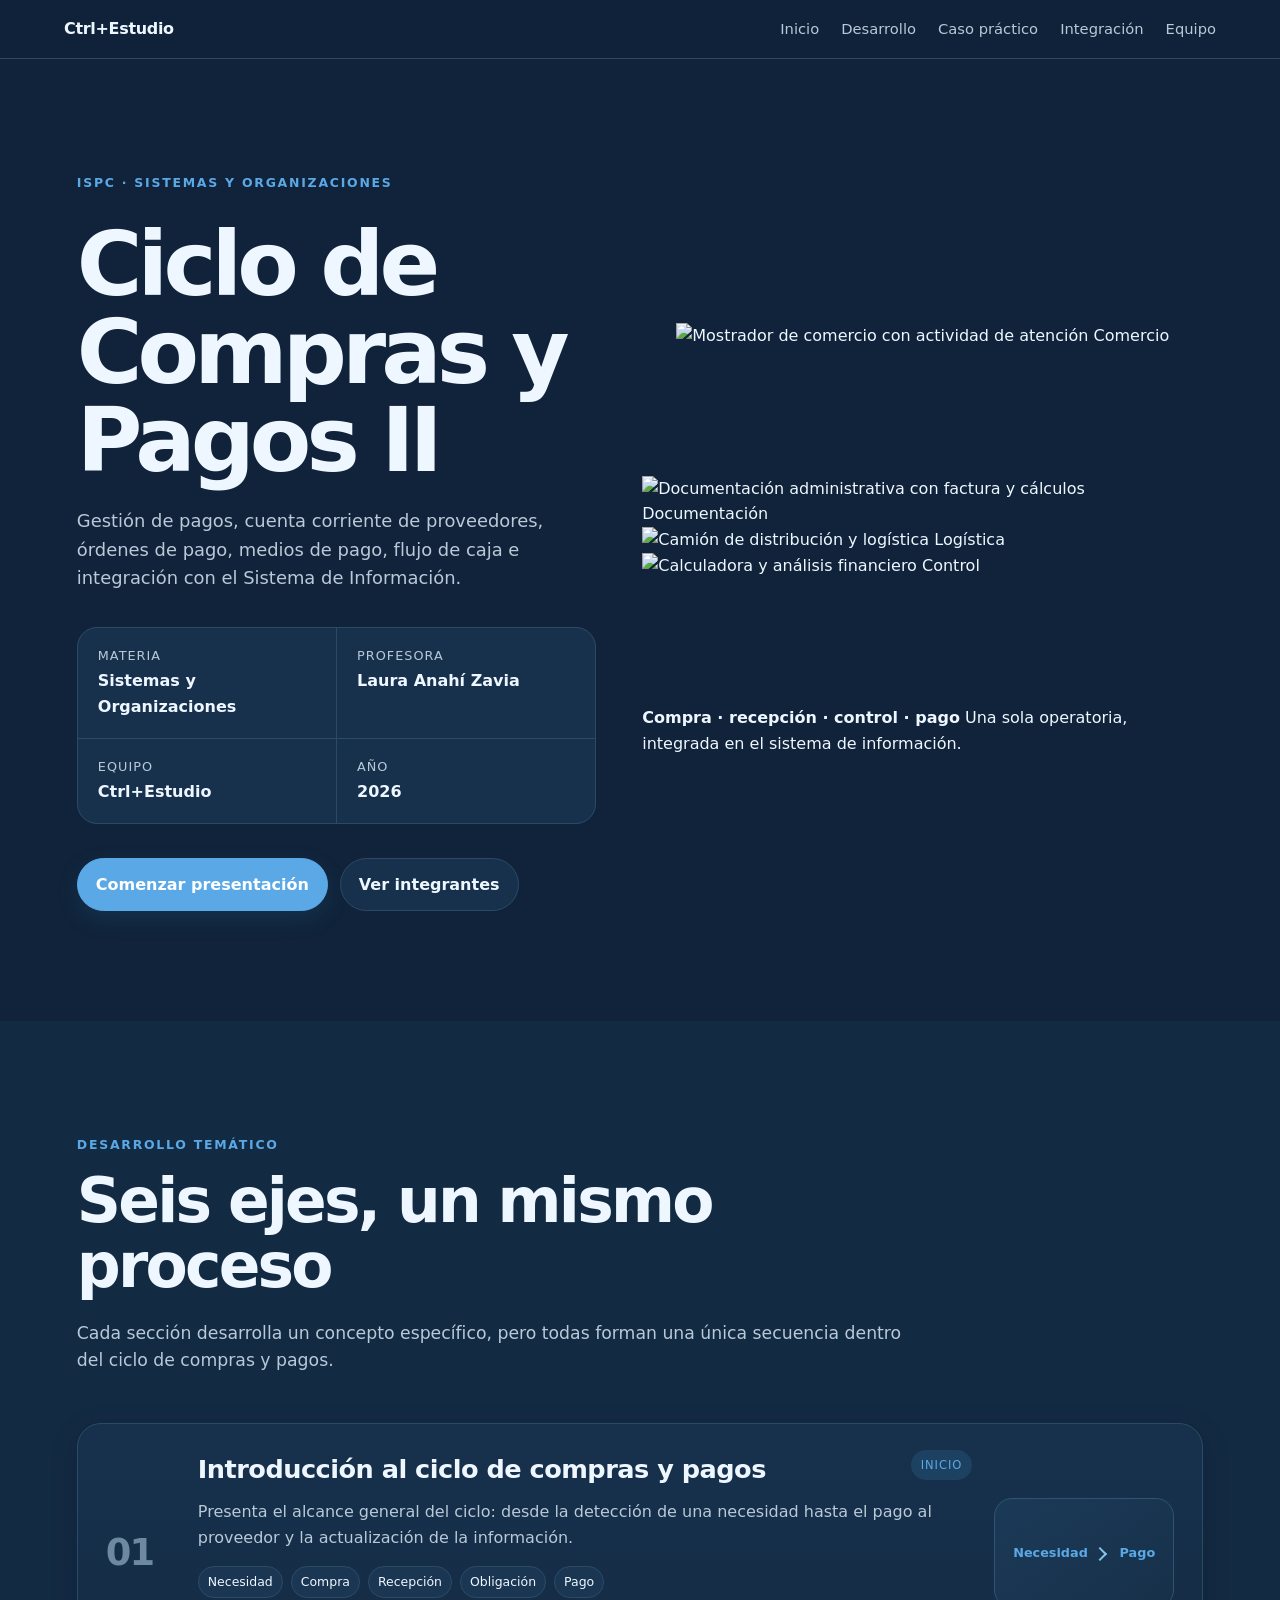
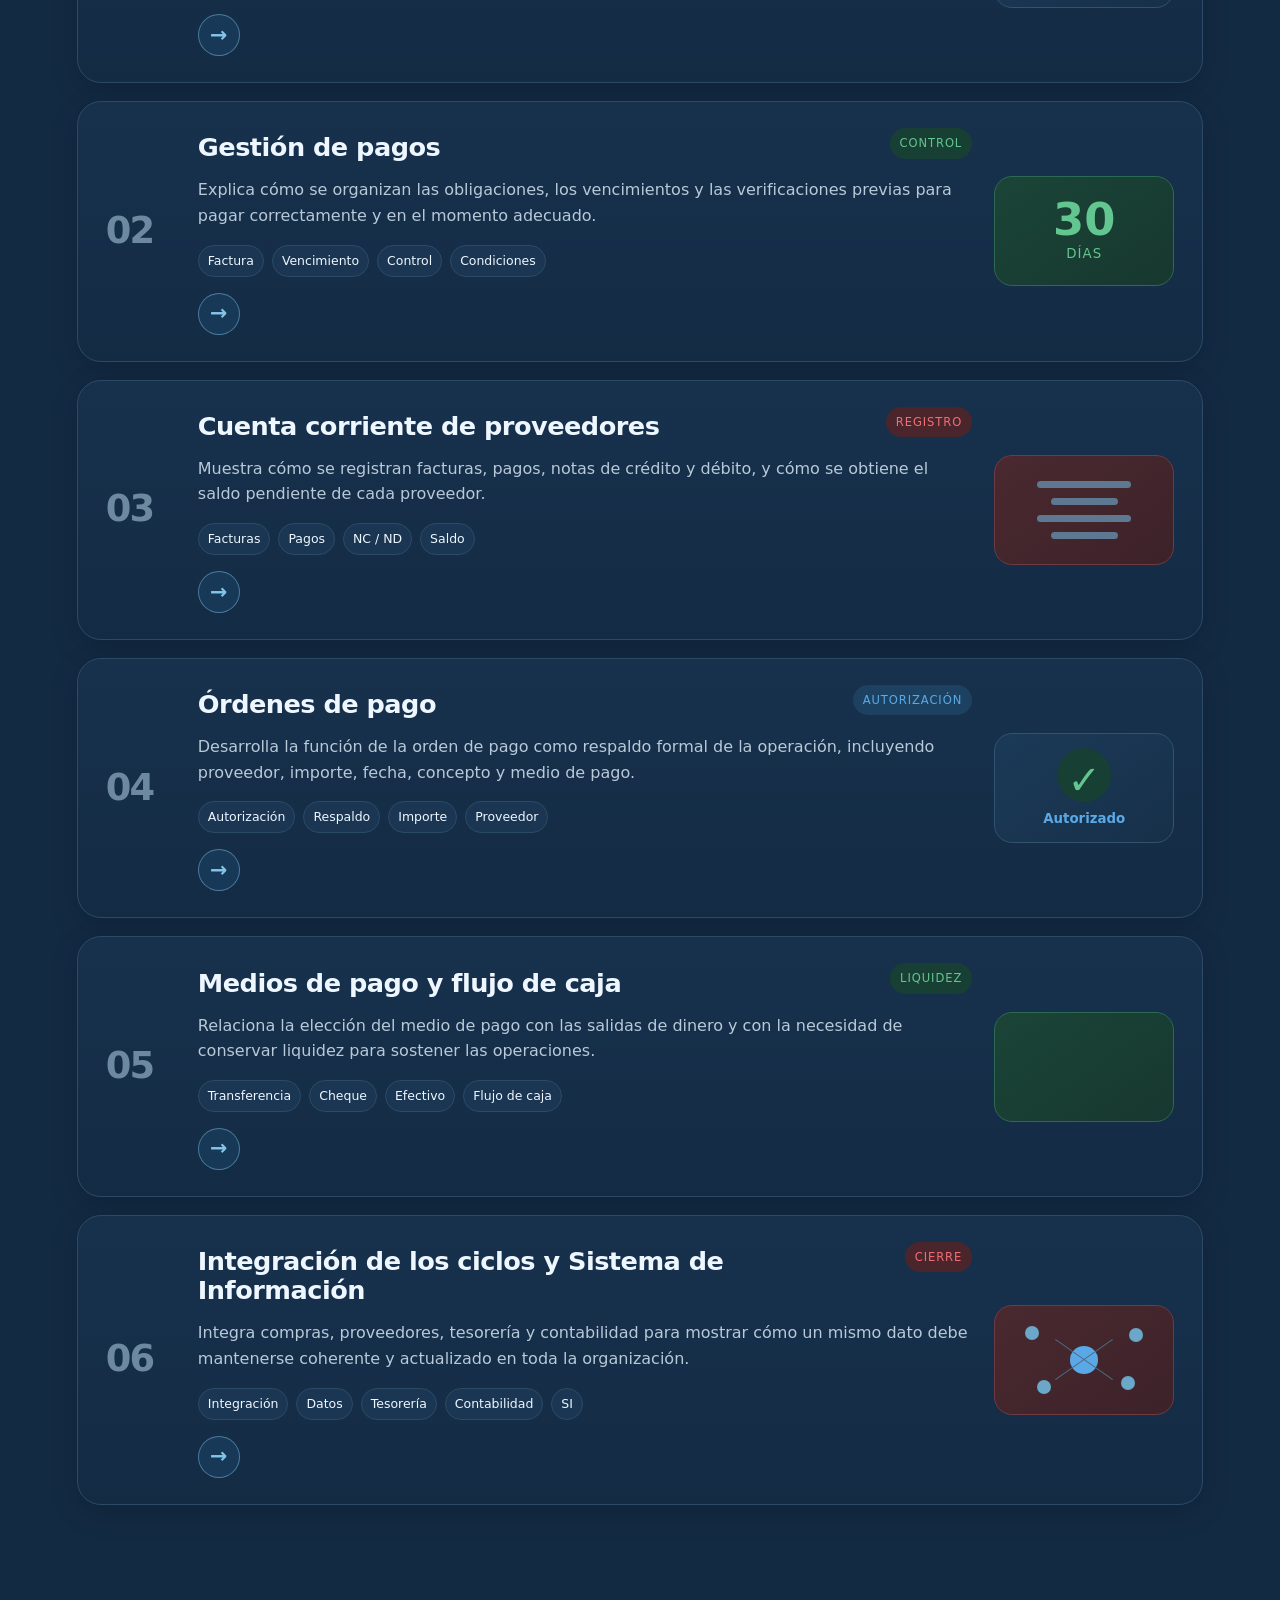
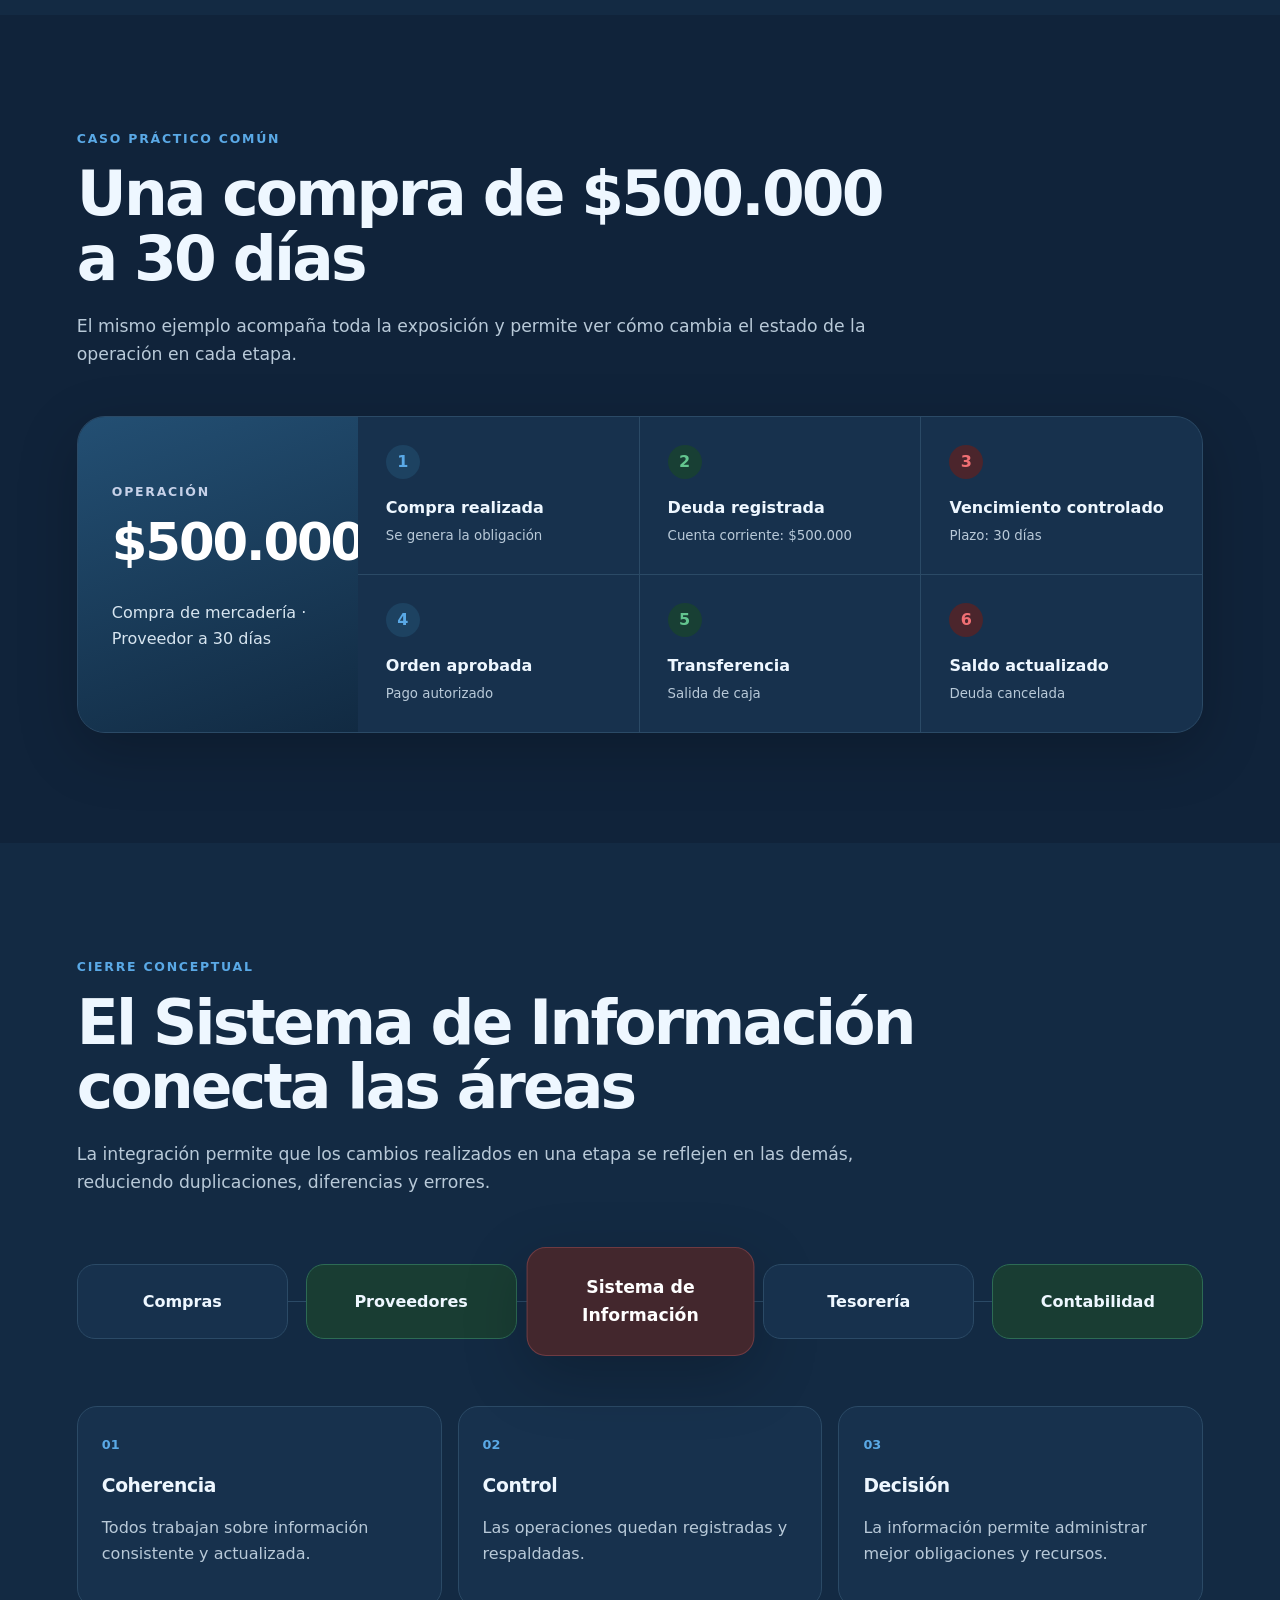
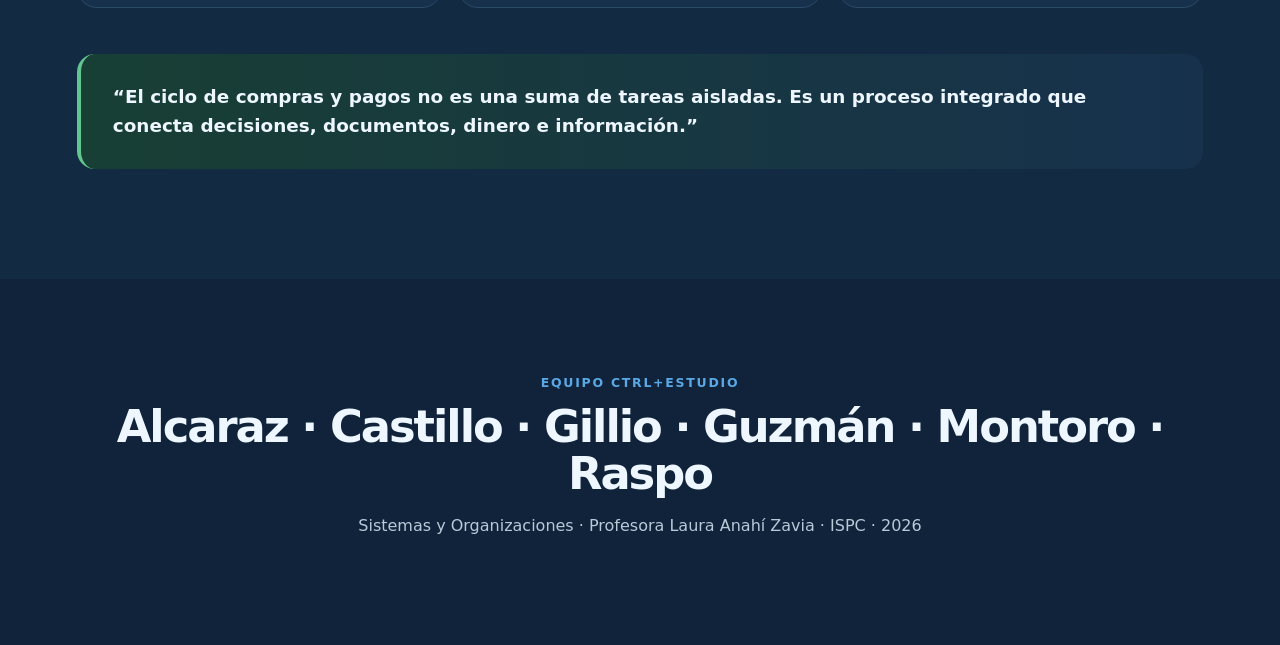
==== index.html @ 4c58f820 "feat: actualizar portada con fotografías reales" ====
<!DOCTYPE html>
<html lang="es">
<head>
  <meta charset="UTF-8" />
  <meta name="viewport" content="width=device-width, initial-scale=1.0" />
  <title>Ciclo de Compras y Pagos II | Ctrl+Estudio</title>
  <meta name="description" content="Presentación académica del equipo Ctrl+Estudio para Sistemas y Organizaciones." />
  <link rel="stylesheet" href="styles.css" />
</head>
<body>
  <div class="progress" id="progress"></div>

  <header class="topbar">
    <a class="brand" href="#inicio" aria-label="Ir al inicio">Ctrl+Estudio</a>
    <nav class="nav" aria-label="Navegación principal">
      <a href="#inicio">Inicio</a>
      <a href="#integrantes">Desarrollo</a>
      <a href="#caso">Caso práctico</a>
      <a href="#integracion">Integración</a>
      <a href="#equipo">Equipo</a>
    </nav>
  </header>

  <main>
    <section class="hero section" id="inicio">
      <div class="hero-copy reveal">
        <span class="eyebrow">ISPC · Sistemas y Organizaciones</span>
        <h1>Ciclo de Compras y Pagos II</h1>
        <p class="lead">Gestión de pagos, cuenta corriente de proveedores, órdenes de pago, medios de pago, flujo de caja e integración con el Sistema de Información.</p>

        <div class="academic-card">
          <div><span>Materia</span><strong>Sistemas y Organizaciones</strong></div>
          <div><span>Profesora</span><strong>Laura Anahí Zavia</strong></div>
          <div><span>Equipo</span><strong>Ctrl+Estudio</strong></div>
          <div><span>Año</span><strong>2026</strong></div>
        </div>

        <div class="hero-actions">
          <a class="btn primary" href="#integrantes">Comenzar presentación</a>
          <a class="btn ghost" href="#equipo">Ver integrantes</a>
        </div>
      </div>

      <div class="hero-visual photo-collage reveal" aria-hidden="true">
        <div class="photo-tile photo-main">
          <img src="https://images.unsplash.com/photo-1556742502-ec7c0e9f34b1?auto=format&fit=crop&w=1200&q=80" alt="Mostrador de comercio con actividad de atención" loading="eager" />
          <span class="photo-label">Comercio</span>
        </div>
        <div class="photo-stack">
          <div class="photo-tile photo-small">
            <img src="https://images.unsplash.com/photo-1554224155-6726b3ff858f?auto=format&fit=crop&w=1200&q=80" alt="Documentación administrativa con factura y cálculos" loading="lazy" />
            <span class="photo-label">Documentación</span>
          </div>
          <div class="photo-row">
            <div class="photo-tile photo-mini">
              <img src="https://images.unsplash.com/photo-1578575437130-527eed3abbec?auto=format&fit=crop&w=1200&q=80" alt="Camión de distribución y logística" loading="lazy" />
              <span class="photo-label">Logística</span>
            </div>
            <div class="photo-tile photo-mini">
              <img src="https://images.unsplash.com/photo-1554224154-22dec7ec8818?auto=format&fit=crop&w=1200&q=80" alt="Calculadora y análisis financiero" loading="lazy" />
              <span class="photo-label">Control</span>
            </div>
          </div>
        </div>
        <div class="collage-caption">
          <strong>Compra · recepción · control · pago</strong>
          <span>Una sola operatoria, integrada en el sistema de información.</span>
        </div>
      </div>
    </section>

    <section class="section muted" id="integrantes">
      <div class="section-heading reveal">
        <span class="eyebrow">Desarrollo temático</span>
        <h2>Seis ejes, un mismo proceso</h2>
        <p>Cada sección desarrolla un concepto específico, pero todas forman una única secuencia dentro del ciclo de compras y pagos.</p>
      </div>

      <div class="speaker-list">
        <article class="speaker reveal" id="montoro">
          <div class="speaker-no">01</div>
          <div class="speaker-main">
            <div class="speaker-title"><div><h3>Introducción al ciclo de compras y pagos</h3></div><span class="tag">Inicio</span></div>
            <p>Presenta el alcance general del ciclo: desde la detección de una necesidad hasta el pago al proveedor y la actualización de la información.</p>
            <div class="concepts"><span>Necesidad</span><span>Compra</span><span>Recepción</span><span>Obligación</span><span>Pago</span></div>
            <a class="detail-link arrow-only" href="detalle-introduccion.html" aria-label="Abrir detalle de introducción">→</a>
          </div>
          <div class="speaker-visual visual-chain" aria-hidden="true"><b>Necesidad</b><i></i><b>Pago</b></div>
        </article>

        <article class="speaker reveal" id="raspo">
          <div class="speaker-no">02</div>
          <div class="speaker-main">
            <div class="speaker-title"><div><h3>Gestión de pagos</h3></div><span class="tag">Control</span></div>
            <p>Explica cómo se organizan las obligaciones, los vencimientos y las verificaciones previas para pagar correctamente y en el momento adecuado.</p>
            <div class="concepts"><span>Factura</span><span>Vencimiento</span><span>Control</span><span>Condiciones</span></div>
            <a class="detail-link arrow-only" href="detalle-pagos.html" aria-label="Abrir detalle de gestión de pagos">→</a>
          </div>
          <div class="speaker-visual mini-calendar" aria-hidden="true"><span>30</span><small>días</small></div>
        </article>

        <article class="speaker reveal" id="castillo">
          <div class="speaker-no">03</div>
          <div class="speaker-main">
            <div class="speaker-title"><div><h3>Cuenta corriente de proveedores</h3></div><span class="tag">Registro</span></div>
            <p>Muestra cómo se registran facturas, pagos, notas de crédito y débito, y cómo se obtiene el saldo pendiente de cada proveedor.</p>
            <div class="concepts"><span>Facturas</span><span>Pagos</span><span>NC / ND</span><span>Saldo</span></div>
            <a class="detail-link arrow-only" href="detalle-cuenta.html" aria-label="Abrir detalle de cuenta corriente">→</a>
          </div>
          <div class="speaker-visual ledger" aria-hidden="true"><span></span><span></span><span></span><span></span></div>
        </article>

        <article class="speaker reveal" id="alcaraz">
          <div class="speaker-no">04</div>
          <div class="speaker-main">
            <div class="speaker-title"><div><h3>Órdenes de pago</h3></div><span class="tag">Autorización</span></div>
            <p>Desarrolla la función de la orden de pago como respaldo formal de la operación, incluyendo proveedor, importe, fecha, concepto y medio de pago.</p>
            <div class="concepts"><span>Autorización</span><span>Respaldo</span><span>Importe</span><span>Proveedor</span></div>
            <a class="detail-link arrow-only" href="detalle-orden.html" aria-label="Abrir detalle de órdenes de pago">→</a>
          </div>
          <div class="speaker-visual approval" aria-hidden="true"><span>✓</span><small>Autorizado</small></div>
        </article>

        <article class="speaker reveal" id="gillio">
          <div class="speaker-no">05</div>
          <div class="speaker-main">
            <div class="speaker-title"><div><h3>Medios de pago y flujo de caja</h3></div><span class="tag">Liquidez</span></div>
            <p>Relaciona la elección del medio de pago con las salidas de dinero y con la necesidad de conservar liquidez para sostener las operaciones.</p>
            <div class="concepts"><span>Transferencia</span><span>Cheque</span><span>Efectivo</span><span>Flujo de caja</span></div>
            <a class="detail-link arrow-only" href="detalle-medios.html" aria-label="Abrir detalle de medios de pago y flujo de caja">→</a>
          </div>
          <div class="speaker-visual cashflow" aria-hidden="true"><i></i><i></i><i></i><i></i><i></i></div>
        </article>

        <article class="speaker reveal" id="guzman">
          <div class="speaker-no">06</div>
          <div class="speaker-main">
            <div class="speaker-title"><div><h3>Integración de los ciclos y Sistema de Información</h3></div><span class="tag">Cierre</span></div>
            <p>Integra compras, proveedores, tesorería y contabilidad para mostrar cómo un mismo dato debe mantenerse coherente y actualizado en toda la organización.</p>
            <div class="concepts"><span>Integración</span><span>Datos</span><span>Tesorería</span><span>Contabilidad</span><span>SI</span></div>
            <a class="detail-link arrow-only" href="detalle-integracion.html" aria-label="Abrir detalle de integración del sistema de información">→</a>
          </div>
          <div class="speaker-visual network" aria-hidden="true"><span></span><span></span><span></span><span></span><b></b></div>
        </article>
      </div>
    </section>

    <section class="section" id="caso">
      <div class="section-heading reveal">
        <span class="eyebrow">Caso práctico común</span>
        <h2>Una compra de $500.000 a 30 días</h2>
        <p>El mismo ejemplo acompaña toda la exposición y permite ver cómo cambia el estado de la operación en cada etapa.</p>
      </div>

      <div class="case-card reveal">
        <div class="case-summary">
          <span class="eyebrow">Operación</span>
          <strong>$500.000</strong>
          <p>Compra de mercadería · Proveedor a 30 días</p>
        </div>
        <div class="case-timeline">
          <div><span>1</span><b>Compra realizada</b><small>Se genera la obligación</small></div>
          <div><span>2</span><b>Deuda registrada</b><small>Cuenta corriente: $500.000</small></div>
          <div><span>3</span><b>Vencimiento controlado</b><small>Plazo: 30 días</small></div>
          <div><span>4</span><b>Orden aprobada</b><small>Pago autorizado</small></div>
          <div><span>5</span><b>Transferencia</b><small>Salida de caja</small></div>
          <div><span>6</span><b>Saldo actualizado</b><small>Deuda cancelada</small></div>
        </div>
      </div>
    </section>

    <section class="section muted" id="integracion">
      <div class="section-heading reveal">
        <span class="eyebrow">Cierre conceptual</span>
        <h2>El Sistema de Información conecta las áreas</h2>
        <p>La integración permite que los cambios realizados en una etapa se reflejen en las demás, reduciendo duplicaciones, diferencias y errores.</p>
      </div>

      <div class="integration reveal">
        <div class="node">Compras</div>
        <div class="node">Proveedores</div>
        <div class="node core">Sistema de<br>Información</div>
        <div class="node">Tesorería</div>
        <div class="node">Contabilidad</div>
      </div>

      <div class="closing-grid reveal">
        <article><span>01</span><h3>Coherencia</h3><p>Todos trabajan sobre información consistente y actualizada.</p></article>
        <article><span>02</span><h3>Control</h3><p>Las operaciones quedan registradas y respaldadas.</p></article>
        <article><span>03</span><h3>Decisión</h3><p>La información permite administrar mejor obligaciones y recursos.</p></article>
      </div>

      <blockquote class="closing-quote reveal">“El ciclo de compras y pagos no es una suma de tareas aisladas. Es un proceso integrado que conecta decisiones, documentos, dinero e información.”</blockquote>
    </section>

    <section class="team-footer section" id="equipo">
      <span class="eyebrow">Equipo Ctrl+Estudio</span>
      <h2>Alcaraz · Castillo · Gillio · Guzmán · Montoro · Raspo</h2>
      <p>Sistemas y Organizaciones · Profesora Laura Anahí Zavia · ISPC · 2026</p>
    </section>
  </main>

  <button class="to-top" id="toTop" aria-label="Volver arriba">↑</button>
  <script src="script.js"></script>
</body>
</html>
---- styles.css ----
@import url('base.css');
@import url('theme.css');
@import url('detail.css');
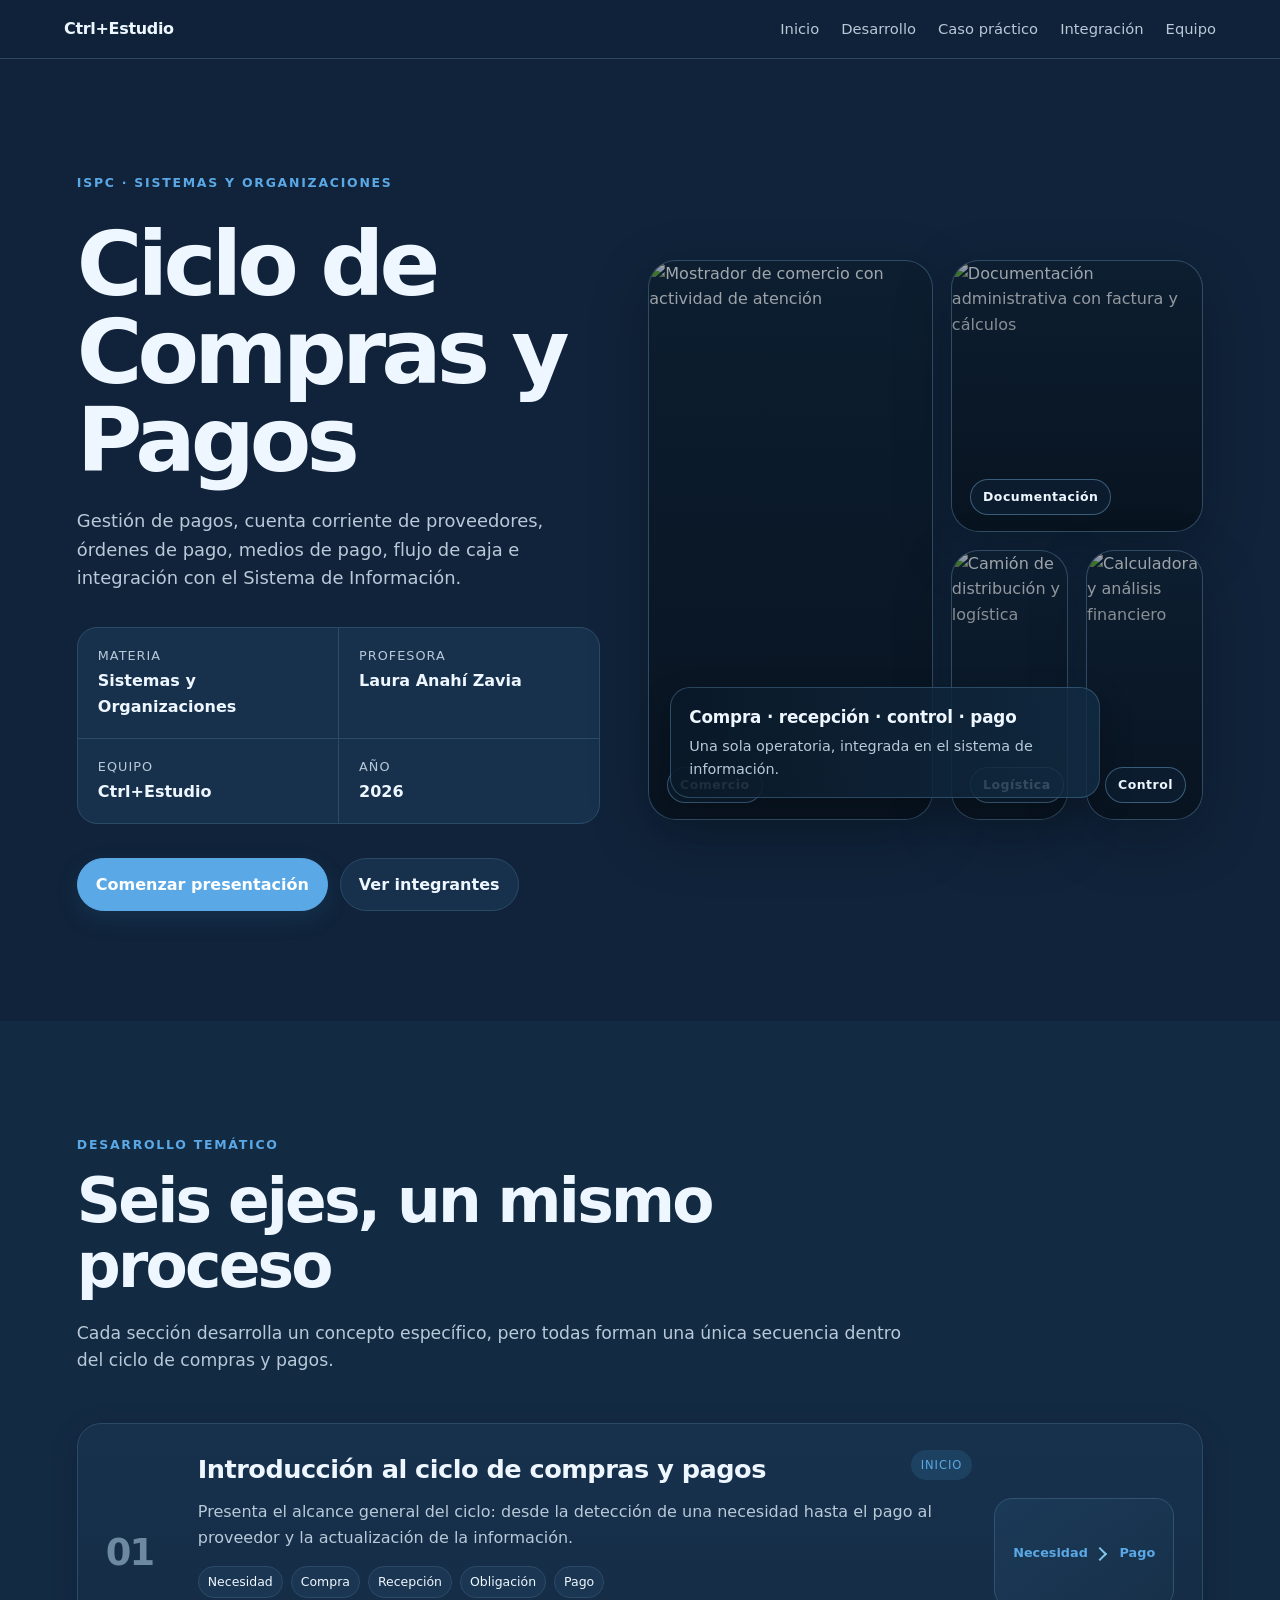
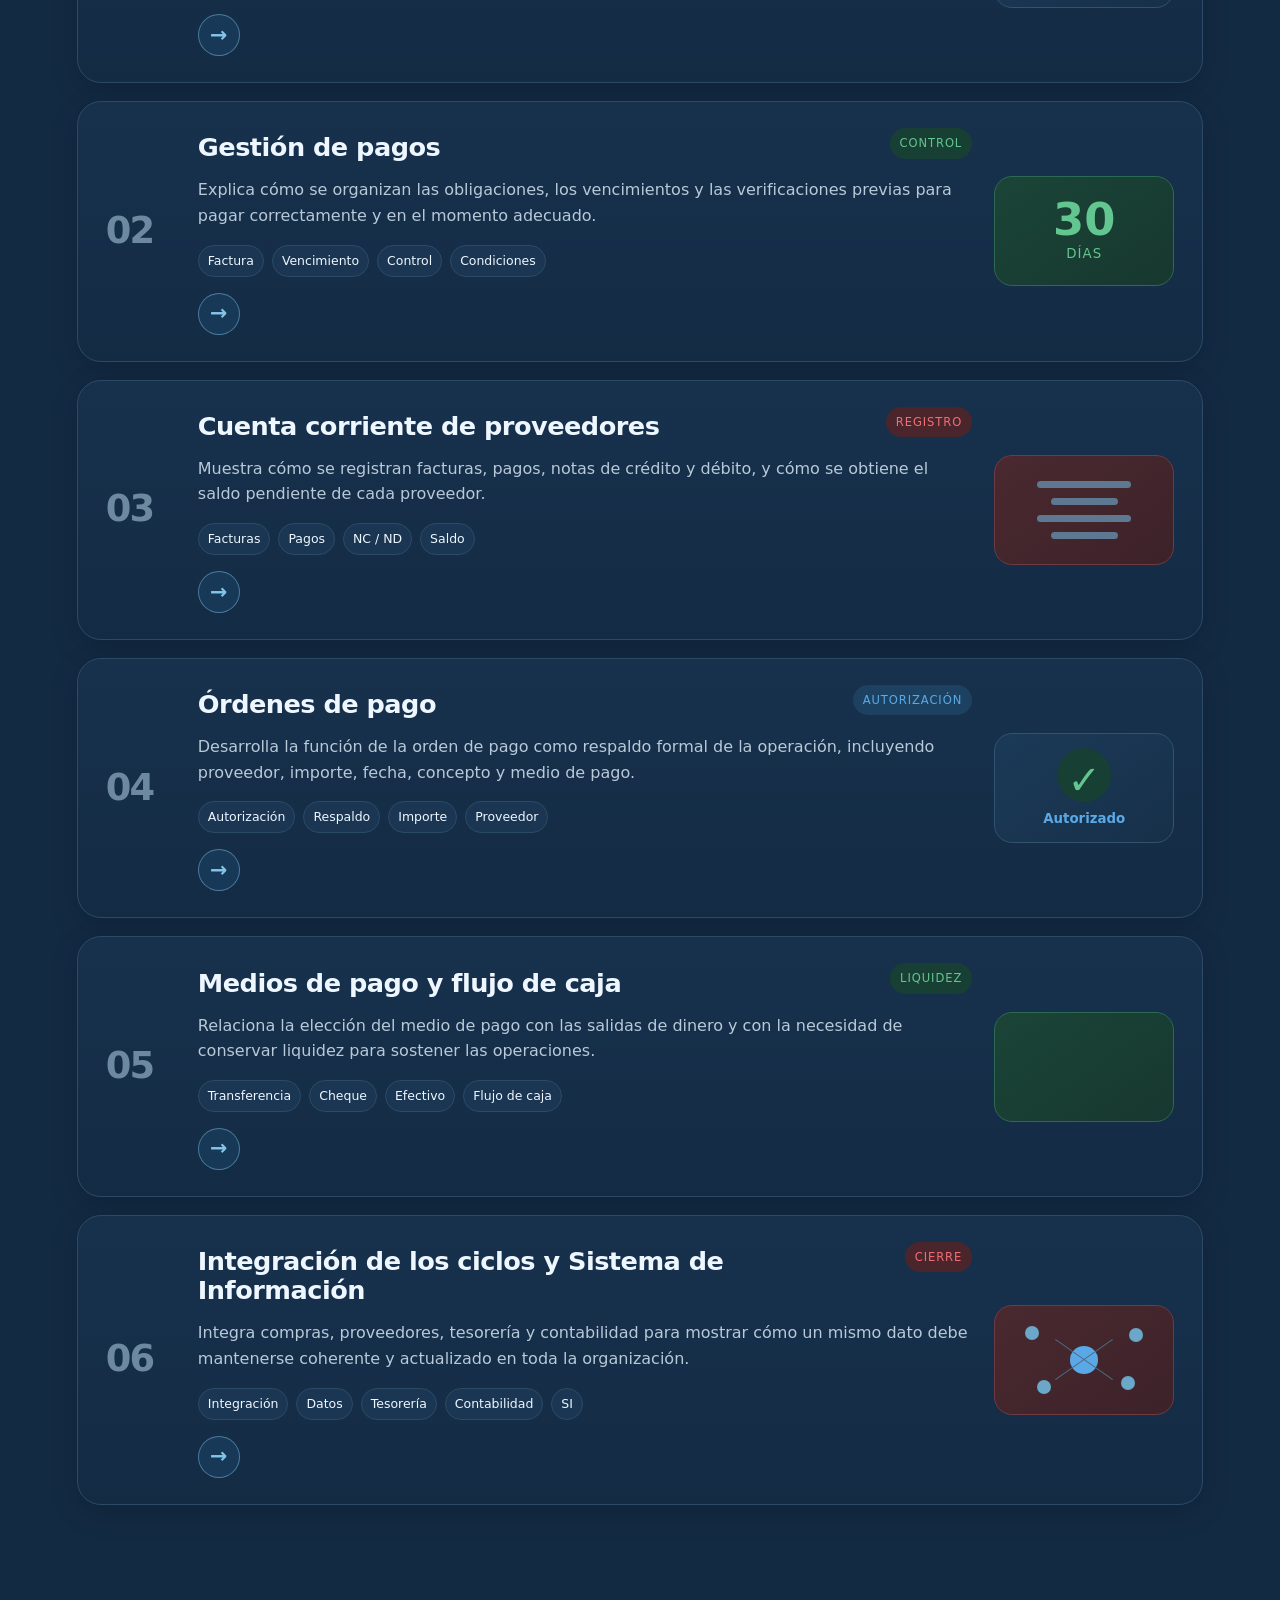
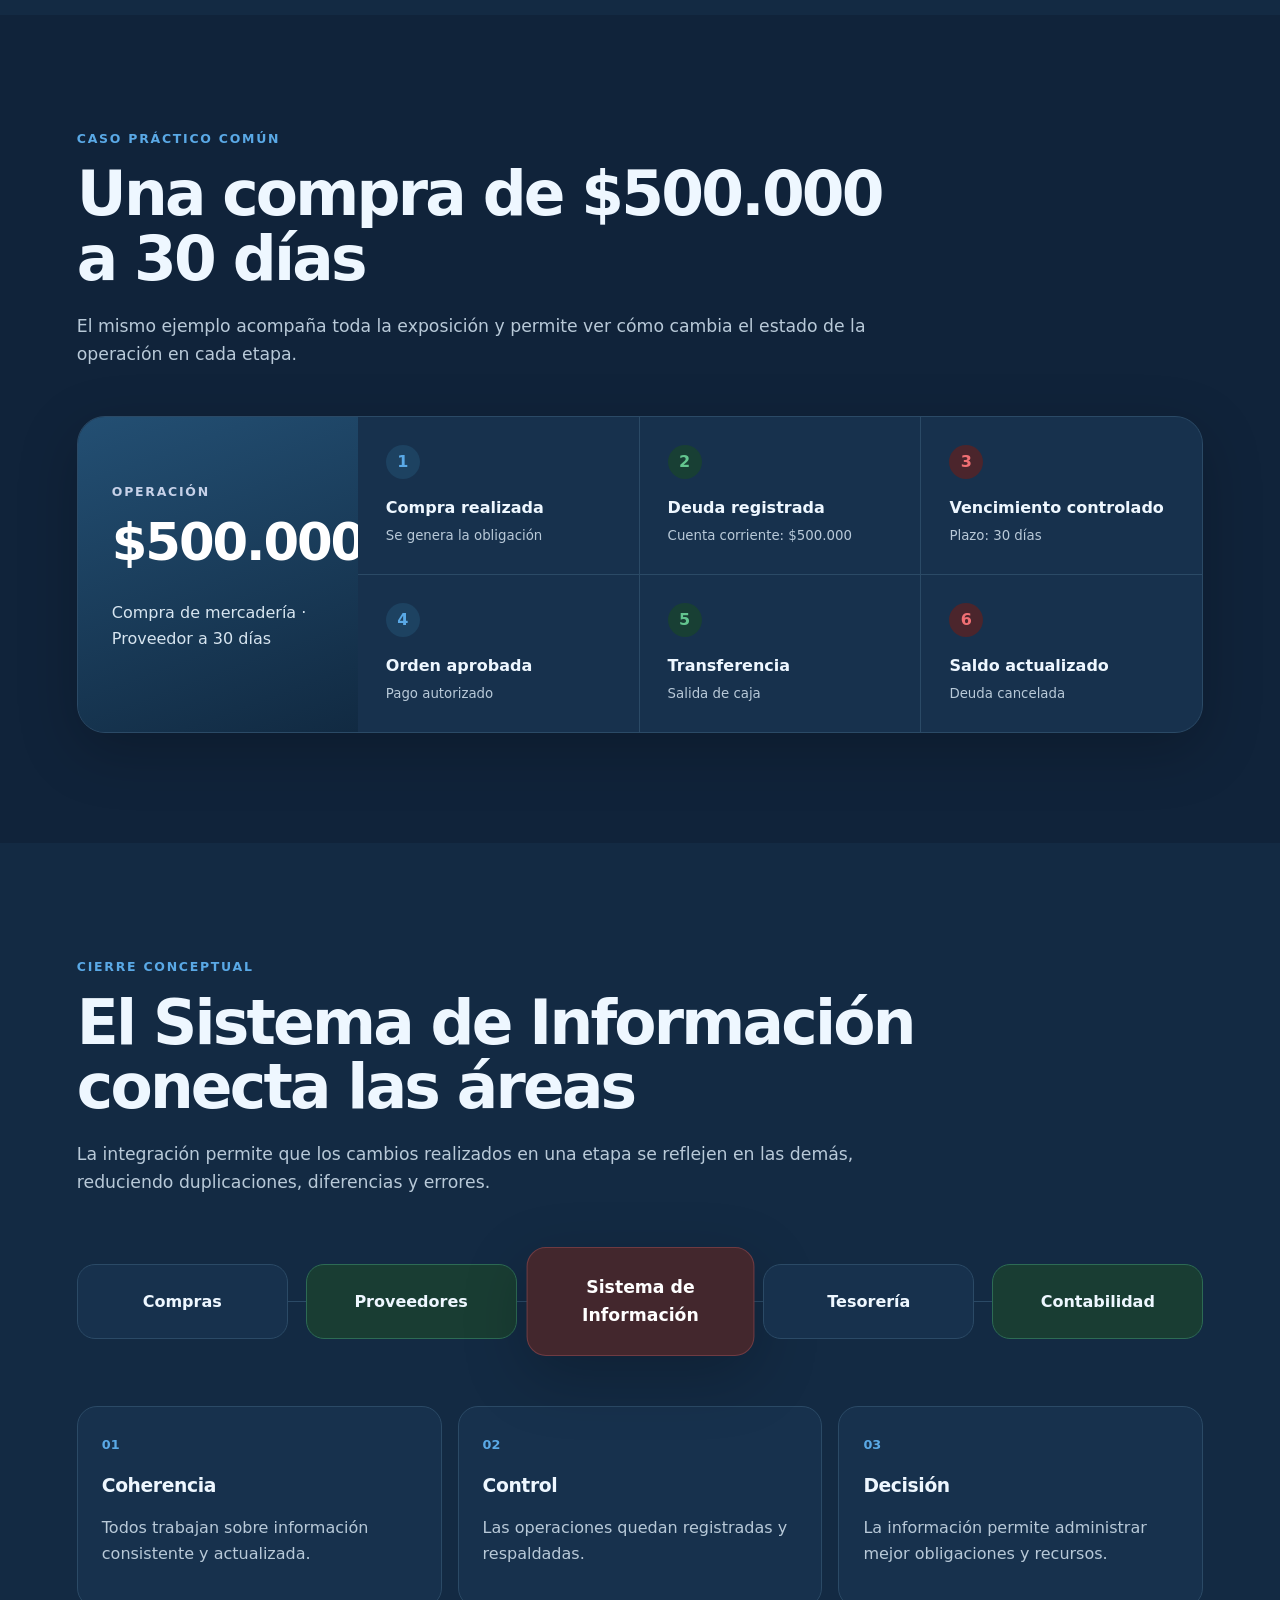
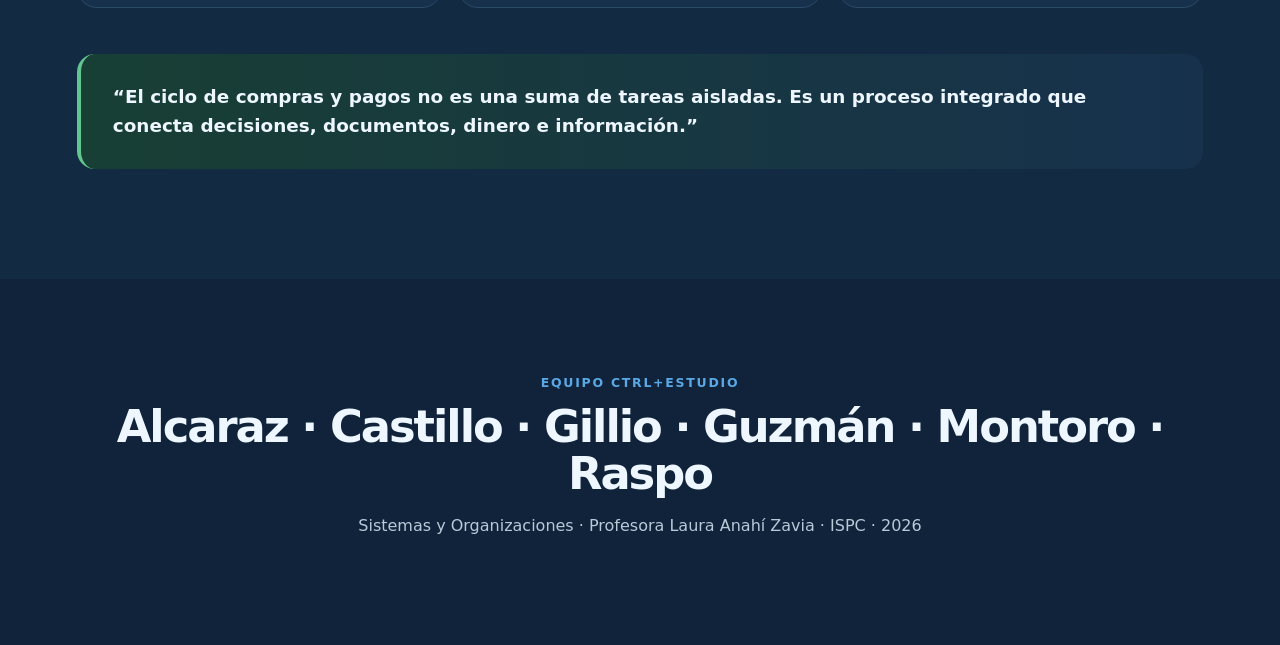
==== commit 67a5602e: "fix: ajustar título y composición de portada" ====
--- a/index.html
+++ b/index.html
@@ -3,7 +3,7 @@
 <head>
   <meta charset="UTF-8" />
   <meta name="viewport" content="width=device-width, initial-scale=1.0" />
-  <title>Ciclo de Compras y Pagos II | Ctrl+Estudio</title>
+  <title>Ciclo de Compras y Pagos | Ctrl+Estudio</title>
   <meta name="description" content="Presentación académica del equipo Ctrl+Estudio para Sistemas y Organizaciones." />
   <link rel="stylesheet" href="styles.css" />
 </head>
@@ -25,7 +25,7 @@
     <section class="hero section" id="inicio">
       <div class="hero-copy reveal">
         <span class="eyebrow">ISPC · Sistemas y Organizaciones</span>
-        <h1>Ciclo de Compras y Pagos II</h1>
+        <h1>Ciclo de Compras y Pagos</h1>
         <p class="lead">Gestión de pagos, cuenta corriente de proveedores, órdenes de pago, medios de pago, flujo de caja e integración con el Sistema de Información.</p>
 
         <div class="academic-card">
@@ -82,8 +82,7 @@
           <div class="speaker-main">
             <div class="speaker-title"><div><h3>Introducción al ciclo de compras y pagos</h3></div><span class="tag">Inicio</span></div>
             <p>Presenta el alcance general del ciclo: desde la detección de una necesidad hasta el pago al proveedor y la actualización de la información.</p>
-            <div class="concepts"><span>Necesidad</span><span>Compra</span><span>Recepción</span><span>Obligación</span><span>Pago</span></div>
-            <a class="detail-link arrow-only" href="detalle-introduccion.html" aria-label="Abrir detalle de introducción">→</a>
+            <div class="concepts"><span>Necesidad</span><span>Compra</span><span>Recepción</span><span>Obligación</span><span>Pago</span></div><a class="detail-link arrow-only" href="detalle-introduccion.html" aria-label="Abrir apoyo visual de Introducción">→</a>
           </div>
           <div class="speaker-visual visual-chain" aria-hidden="true"><b>Necesidad</b><i></i><b>Pago</b></div>
         </article>
@@ -93,8 +92,7 @@
           <div class="speaker-main">
             <div class="speaker-title"><div><h3>Gestión de pagos</h3></div><span class="tag">Control</span></div>
             <p>Explica cómo se organizan las obligaciones, los vencimientos y las verificaciones previas para pagar correctamente y en el momento adecuado.</p>
-            <div class="concepts"><span>Factura</span><span>Vencimiento</span><span>Control</span><span>Condiciones</span></div>
-            <a class="detail-link arrow-only" href="detalle-pagos.html" aria-label="Abrir detalle de gestión de pagos">→</a>
+            <div class="concepts"><span>Factura</span><span>Vencimiento</span><span>Control</span><span>Condiciones</span></div><a class="detail-link arrow-only" href="detalle-pagos.html" aria-label="Abrir apoyo visual de Gestión de pagos">→</a>
           </div>
           <div class="speaker-visual mini-calendar" aria-hidden="true"><span>30</span><small>días</small></div>
         </article>
@@ -104,8 +102,7 @@
           <div class="speaker-main">
             <div class="speaker-title"><div><h3>Cuenta corriente de proveedores</h3></div><span class="tag">Registro</span></div>
             <p>Muestra cómo se registran facturas, pagos, notas de crédito y débito, y cómo se obtiene el saldo pendiente de cada proveedor.</p>
-            <div class="concepts"><span>Facturas</span><span>Pagos</span><span>NC / ND</span><span>Saldo</span></div>
-            <a class="detail-link arrow-only" href="detalle-cuenta.html" aria-label="Abrir detalle de cuenta corriente">→</a>
+            <div class="concepts"><span>Facturas</span><span>Pagos</span><span>NC / ND</span><span>Saldo</span></div><a class="detail-link arrow-only" href="detalle-cuenta.html" aria-label="Abrir apoyo visual de Cuenta corriente">→</a>
           </div>
           <div class="speaker-visual ledger" aria-hidden="true"><span></span><span></span><span></span><span></span></div>
         </article>
@@ -115,8 +112,7 @@
           <div class="speaker-main">
             <div class="speaker-title"><div><h3>Órdenes de pago</h3></div><span class="tag">Autorización</span></div>
             <p>Desarrolla la función de la orden de pago como respaldo formal de la operación, incluyendo proveedor, importe, fecha, concepto y medio de pago.</p>
-            <div class="concepts"><span>Autorización</span><span>Respaldo</span><span>Importe</span><span>Proveedor</span></div>
-            <a class="detail-link arrow-only" href="detalle-orden.html" aria-label="Abrir detalle de órdenes de pago">→</a>
+            <div class="concepts"><span>Autorización</span><span>Respaldo</span><span>Importe</span><span>Proveedor</span></div><a class="detail-link arrow-only" href="detalle-orden.html" aria-label="Abrir apoyo visual de Órdenes de pago">→</a>
           </div>
           <div class="speaker-visual approval" aria-hidden="true"><span>✓</span><small>Autorizado</small></div>
         </article>
@@ -126,8 +122,7 @@
           <div class="speaker-main">
             <div class="speaker-title"><div><h3>Medios de pago y flujo de caja</h3></div><span class="tag">Liquidez</span></div>
             <p>Relaciona la elección del medio de pago con las salidas de dinero y con la necesidad de conservar liquidez para sostener las operaciones.</p>
-            <div class="concepts"><span>Transferencia</span><span>Cheque</span><span>Efectivo</span><span>Flujo de caja</span></div>
-            <a class="detail-link arrow-only" href="detalle-medios.html" aria-label="Abrir detalle de medios de pago y flujo de caja">→</a>
+            <div class="concepts"><span>Transferencia</span><span>Cheque</span><span>Efectivo</span><span>Flujo de caja</span></div><a class="detail-link arrow-only" href="detalle-medios.html" aria-label="Abrir apoyo visual de Medios de pago y flujo de caja">→</a>
           </div>
           <div class="speaker-visual cashflow" aria-hidden="true"><i></i><i></i><i></i><i></i><i></i></div>
         </article>
@@ -137,8 +132,7 @@
           <div class="speaker-main">
             <div class="speaker-title"><div><h3>Integración de los ciclos y Sistema de Información</h3></div><span class="tag">Cierre</span></div>
             <p>Integra compras, proveedores, tesorería y contabilidad para mostrar cómo un mismo dato debe mantenerse coherente y actualizado en toda la organización.</p>
-            <div class="concepts"><span>Integración</span><span>Datos</span><span>Tesorería</span><span>Contabilidad</span><span>SI</span></div>
-            <a class="detail-link arrow-only" href="detalle-integracion.html" aria-label="Abrir detalle de integración del sistema de información">→</a>
+            <div class="concepts"><span>Integración</span><span>Datos</span><span>Tesorería</span><span>Contabilidad</span><span>SI</span></div><a class="detail-link arrow-only" href="detalle-integracion.html" aria-label="Abrir apoyo visual de Integración">→</a>
           </div>
           <div class="speaker-visual network" aria-hidden="true"><span></span><span></span><span></span><span></span><b></b></div>
         </article>
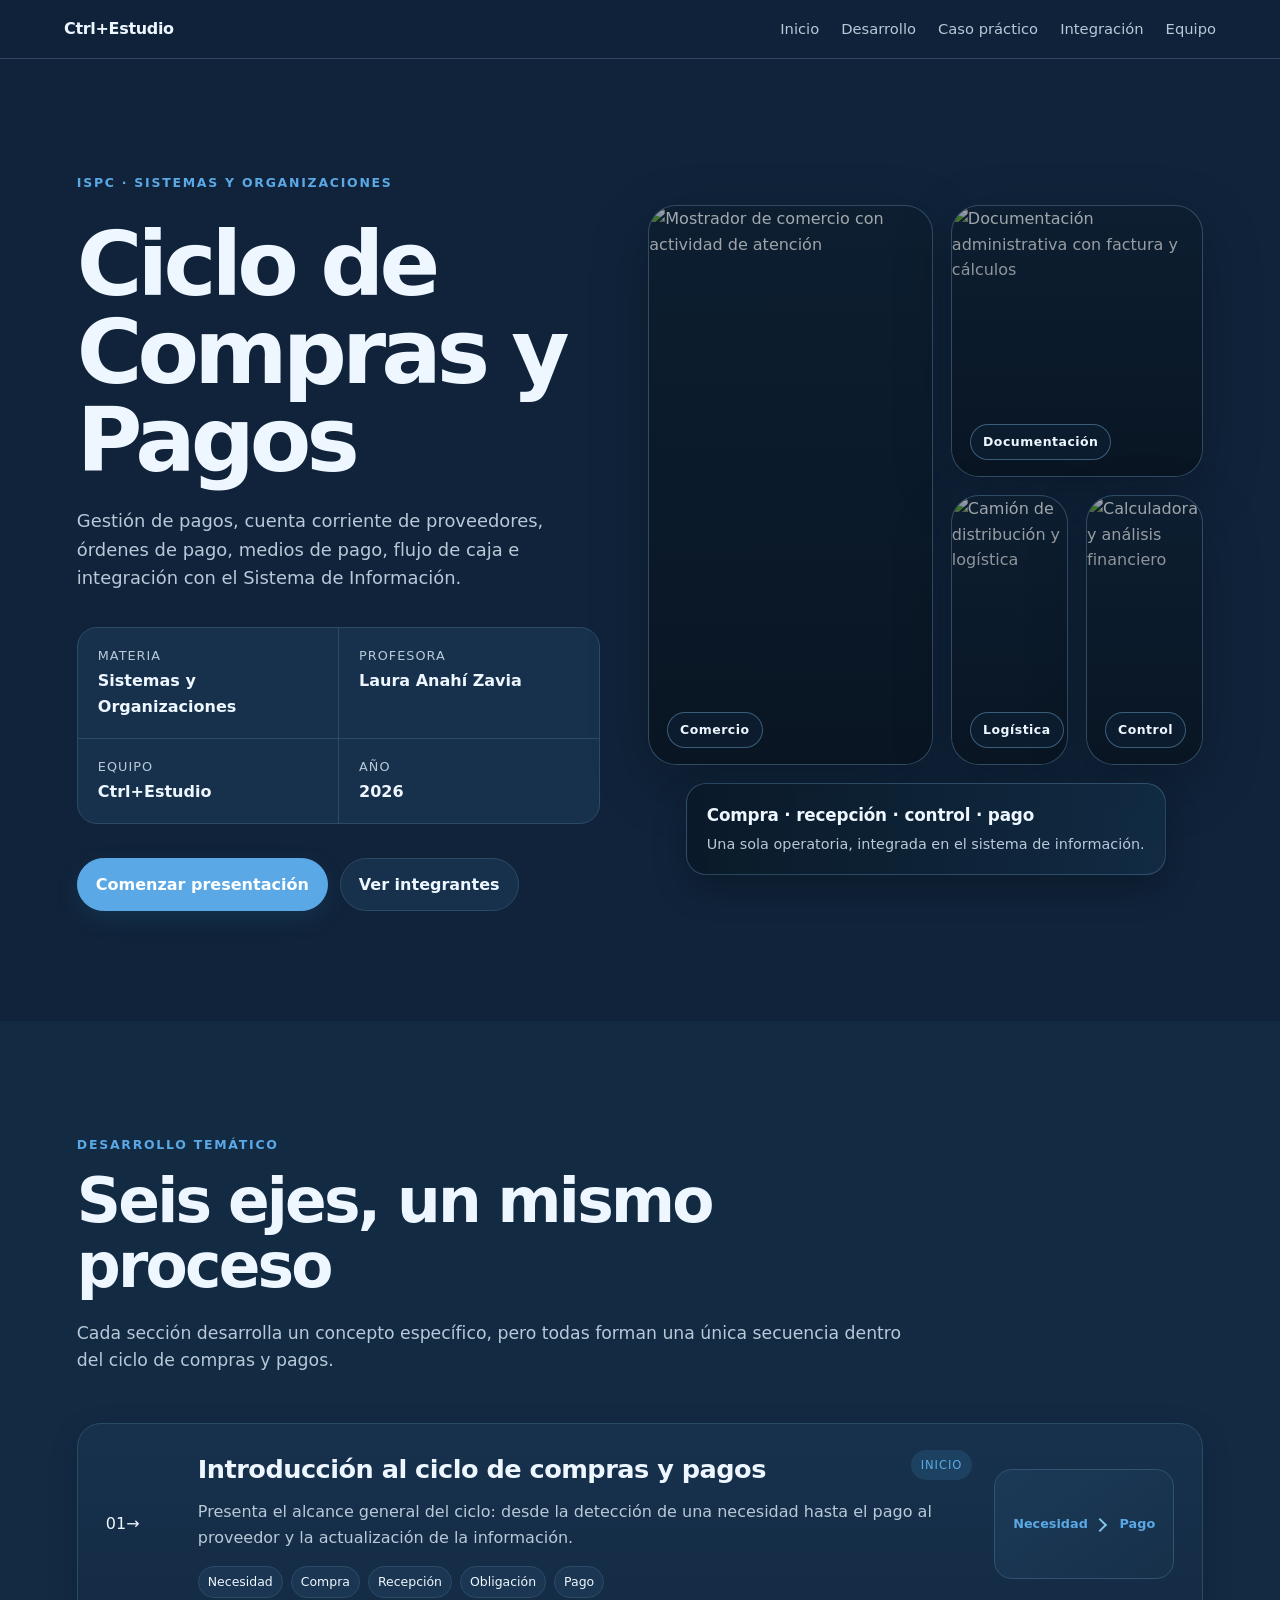
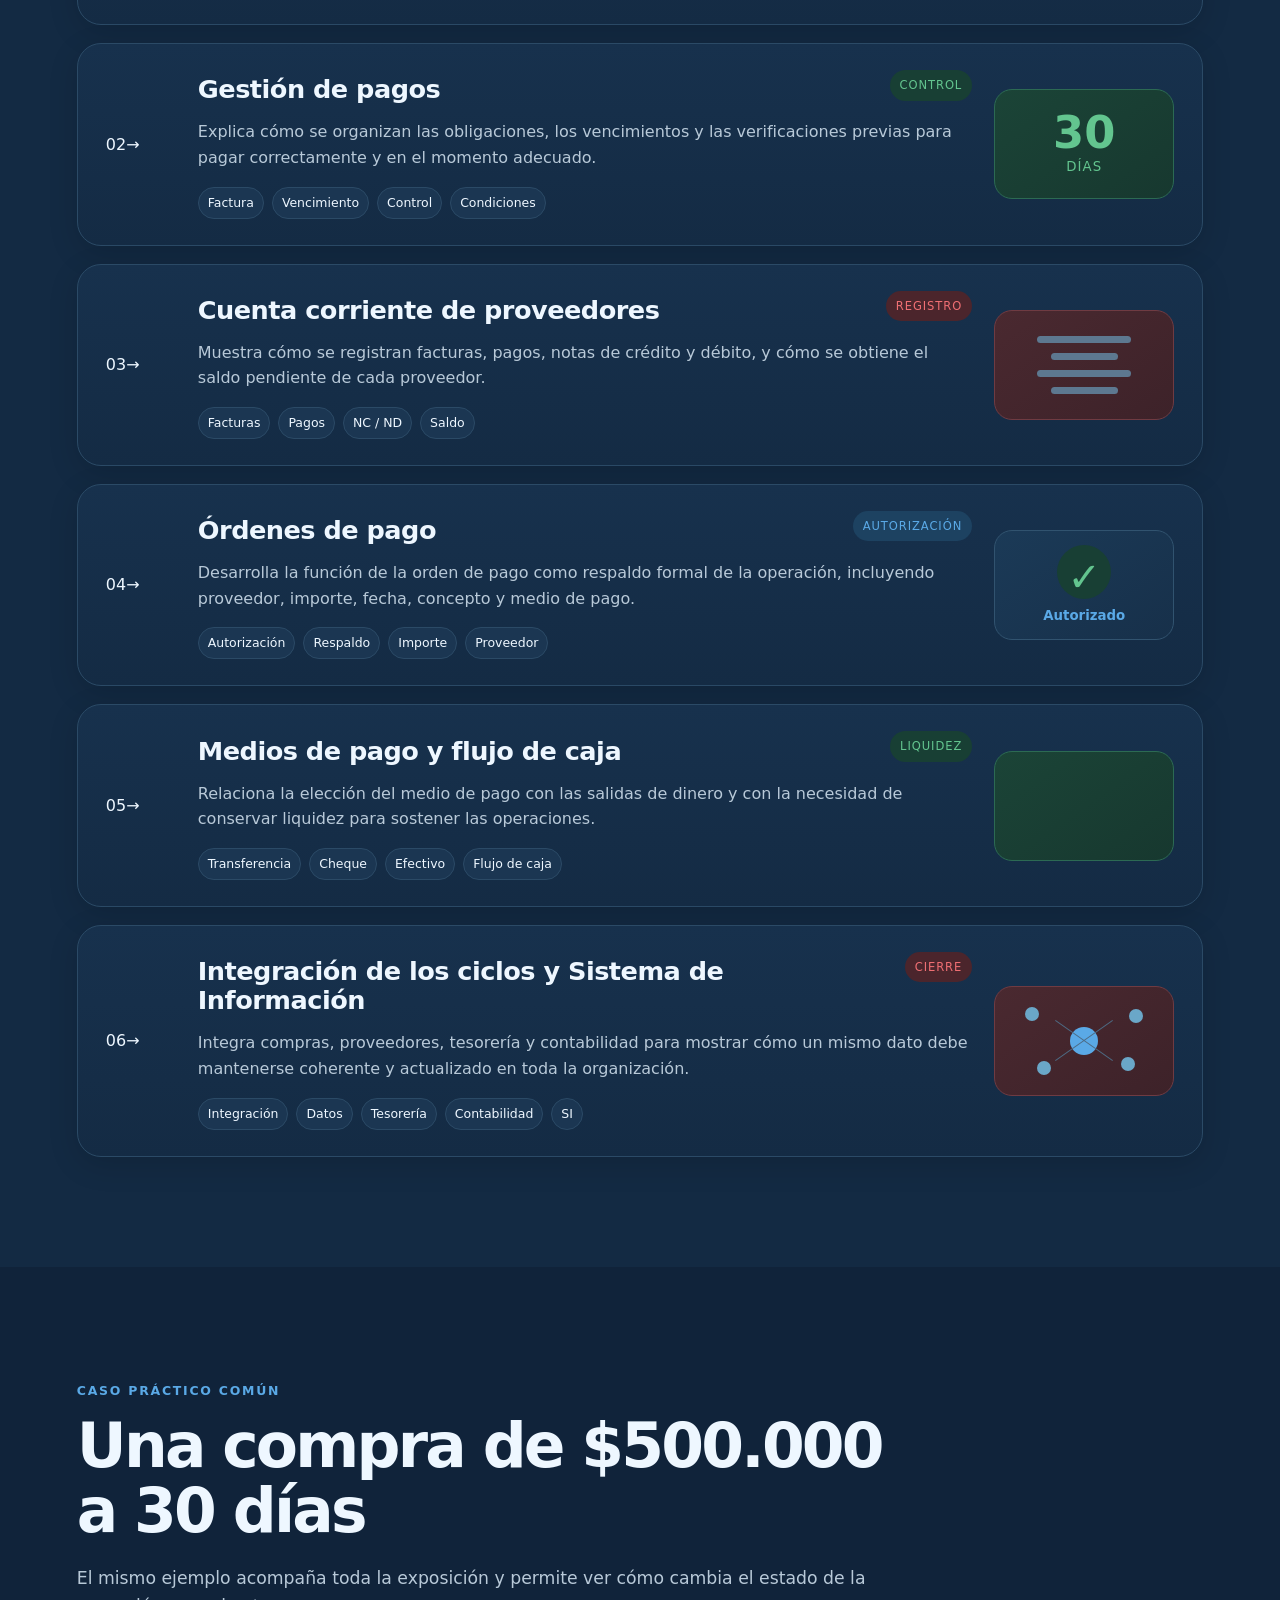
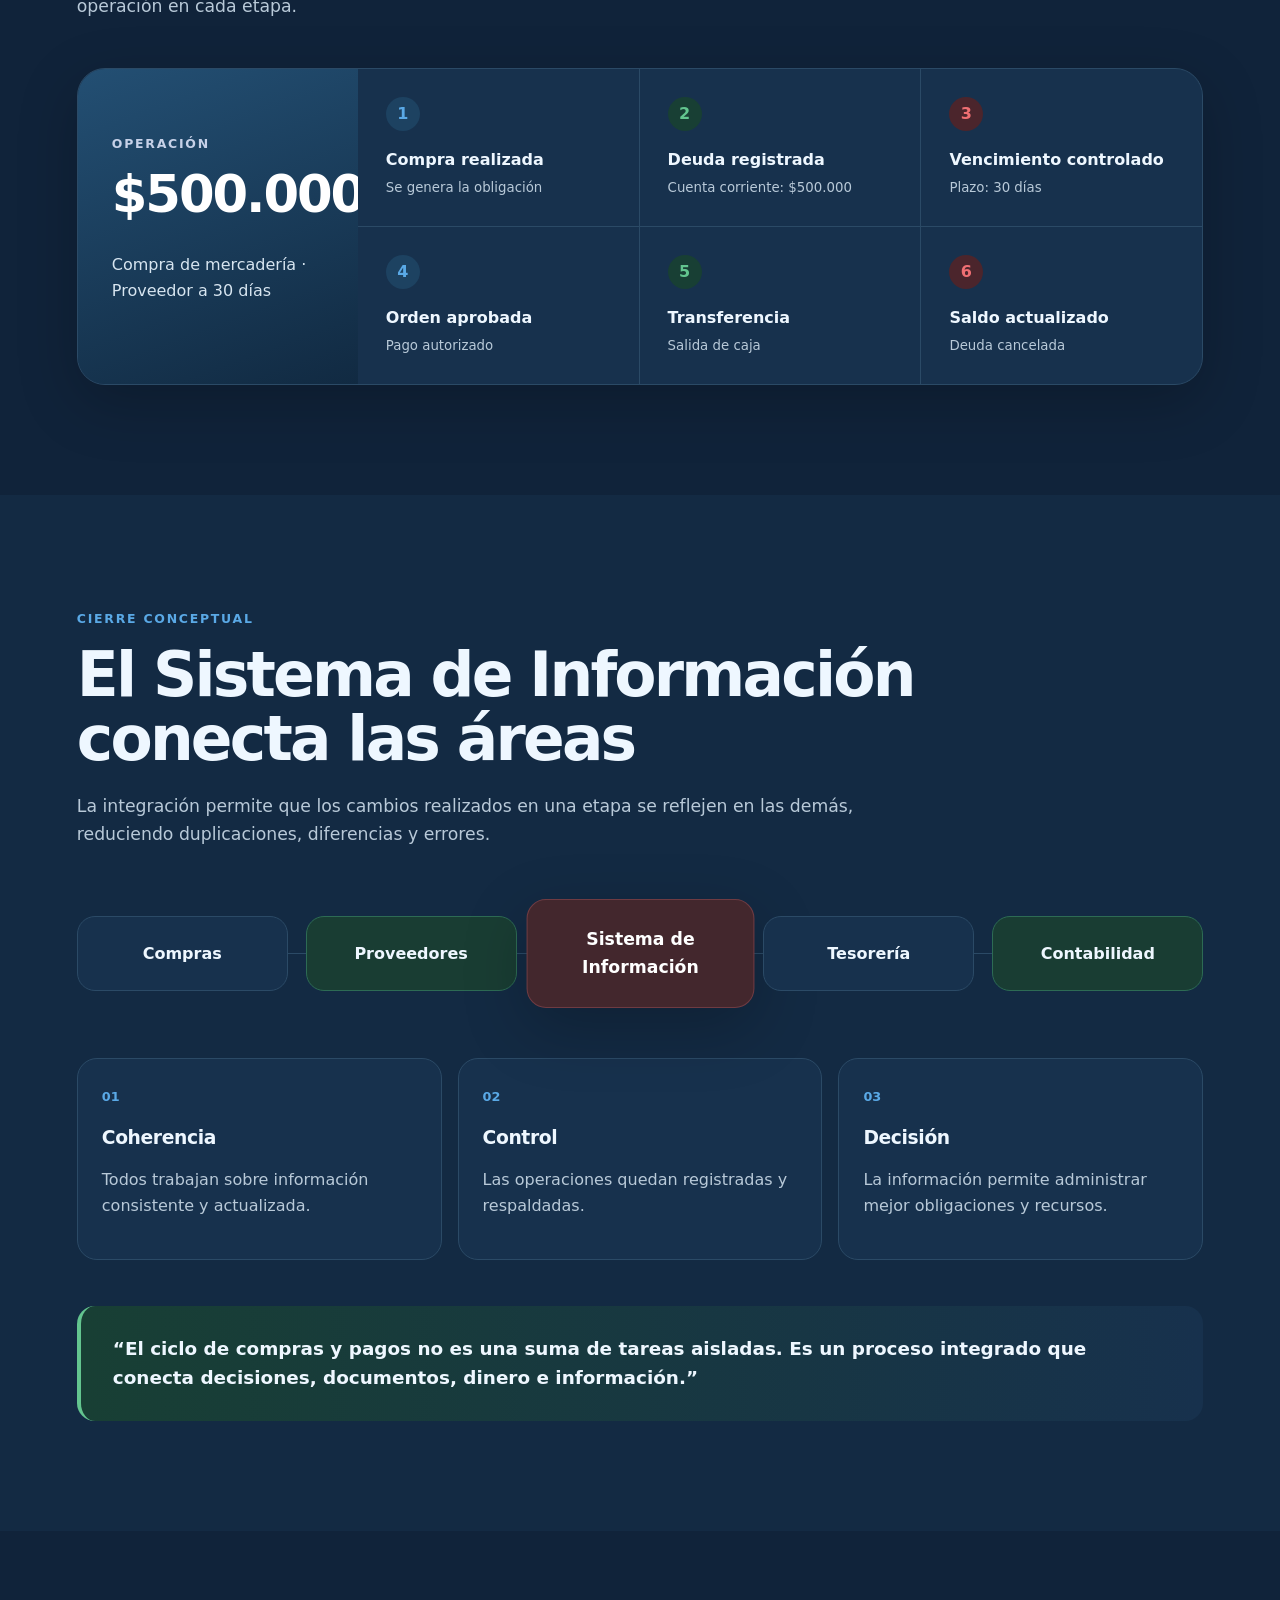
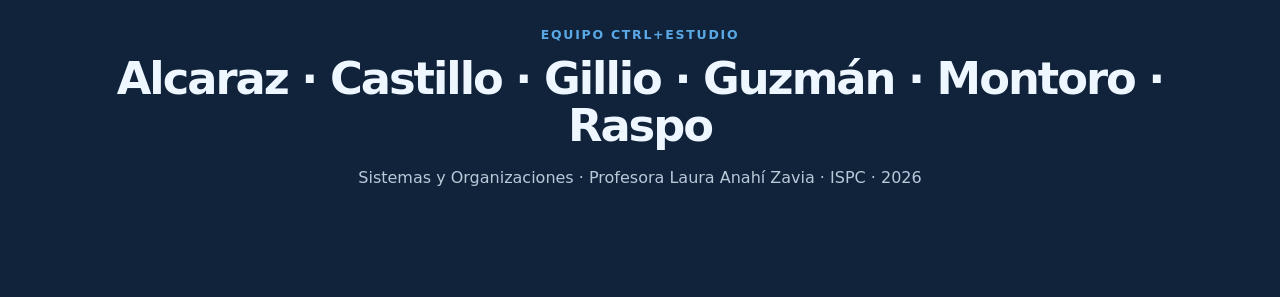
==== commit 03efba07: "feat: convertir números de ejes en accesos visuales" ====
--- a/index.html
+++ b/index.html
@@ -1,200 +1,180 @@
 <!DOCTYPE html>
 <html lang="es">
 <head>
-  <meta charset="UTF-8" />
-  <meta name="viewport" content="width=device-width, initial-scale=1.0" />
-  <title>Ciclo de Compras y Pagos | Ctrl+Estudio</title>
-  <meta name="description" content="Presentación académica del equipo Ctrl+Estudio para Sistemas y Organizaciones." />
-  <link rel="stylesheet" href="styles.css" />
+<meta charset="UTF-8" />
+<meta name="viewport" content="width=device-width, initial-scale=1.0" />
+<title>Ciclo de Compras y Pagos | Ctrl+Estudio</title>
+<meta name="description" content="Presentación académica del equipo Ctrl+Estudio para Sistemas y Organizaciones." />
+<link rel="stylesheet" href="styles.css" />
 </head>
 <body>
-  <div class="progress" id="progress"></div>
-
-  <header class="topbar">
-    <a class="brand" href="#inicio" aria-label="Ir al inicio">Ctrl+Estudio</a>
-    <nav class="nav" aria-label="Navegación principal">
-      <a href="#inicio">Inicio</a>
-      <a href="#integrantes">Desarrollo</a>
-      <a href="#caso">Caso práctico</a>
-      <a href="#integracion">Integración</a>
-      <a href="#equipo">Equipo</a>
-    </nav>
-  </header>
-
-  <main>
-    <section class="hero section" id="inicio">
-      <div class="hero-copy reveal">
-        <span class="eyebrow">ISPC · Sistemas y Organizaciones</span>
-        <h1>Ciclo de Compras y Pagos</h1>
-        <p class="lead">Gestión de pagos, cuenta corriente de proveedores, órdenes de pago, medios de pago, flujo de caja e integración con el Sistema de Información.</p>
-
-        <div class="academic-card">
-          <div><span>Materia</span><strong>Sistemas y Organizaciones</strong></div>
-          <div><span>Profesora</span><strong>Laura Anahí Zavia</strong></div>
-          <div><span>Equipo</span><strong>Ctrl+Estudio</strong></div>
-          <div><span>Año</span><strong>2026</strong></div>
-        </div>
-
-        <div class="hero-actions">
-          <a class="btn primary" href="#integrantes">Comenzar presentación</a>
-          <a class="btn ghost" href="#equipo">Ver integrantes</a>
-        </div>
-      </div>
-
-      <div class="hero-visual photo-collage reveal" aria-hidden="true">
-        <div class="photo-tile photo-main">
-          <img src="https://images.unsplash.com/photo-1556742502-ec7c0e9f34b1?auto=format&fit=crop&w=1200&q=80" alt="Mostrador de comercio con actividad de atención" loading="eager" />
-          <span class="photo-label">Comercio</span>
-        </div>
-        <div class="photo-stack">
-          <div class="photo-tile photo-small">
-            <img src="https://images.unsplash.com/photo-1554224155-6726b3ff858f?auto=format&fit=crop&w=1200&q=80" alt="Documentación administrativa con factura y cálculos" loading="lazy" />
-            <span class="photo-label">Documentación</span>
-          </div>
-          <div class="photo-row">
-            <div class="photo-tile photo-mini">
-              <img src="https://images.unsplash.com/photo-1578575437130-527eed3abbec?auto=format&fit=crop&w=1200&q=80" alt="Camión de distribución y logística" loading="lazy" />
-              <span class="photo-label">Logística</span>
-            </div>
-            <div class="photo-tile photo-mini">
-              <img src="https://images.unsplash.com/photo-1554224154-22dec7ec8818?auto=format&fit=crop&w=1200&q=80" alt="Calculadora y análisis financiero" loading="lazy" />
-              <span class="photo-label">Control</span>
-            </div>
-          </div>
-        </div>
-        <div class="collage-caption">
-          <strong>Compra · recepción · control · pago</strong>
-          <span>Una sola operatoria, integrada en el sistema de información.</span>
-        </div>
-      </div>
-    </section>
-
-    <section class="section muted" id="integrantes">
-      <div class="section-heading reveal">
-        <span class="eyebrow">Desarrollo temático</span>
-        <h2>Seis ejes, un mismo proceso</h2>
-        <p>Cada sección desarrolla un concepto específico, pero todas forman una única secuencia dentro del ciclo de compras y pagos.</p>
-      </div>
-
-      <div class="speaker-list">
-        <article class="speaker reveal" id="montoro">
-          <div class="speaker-no">01</div>
-          <div class="speaker-main">
-            <div class="speaker-title"><div><h3>Introducción al ciclo de compras y pagos</h3></div><span class="tag">Inicio</span></div>
-            <p>Presenta el alcance general del ciclo: desde la detección de una necesidad hasta el pago al proveedor y la actualización de la información.</p>
-            <div class="concepts"><span>Necesidad</span><span>Compra</span><span>Recepción</span><span>Obligación</span><span>Pago</span></div><a class="detail-link arrow-only" href="detalle-introduccion.html" aria-label="Abrir apoyo visual de Introducción">→</a>
-          </div>
-          <div class="speaker-visual visual-chain" aria-hidden="true"><b>Necesidad</b><i></i><b>Pago</b></div>
-        </article>
-
-        <article class="speaker reveal" id="raspo">
-          <div class="speaker-no">02</div>
-          <div class="speaker-main">
-            <div class="speaker-title"><div><h3>Gestión de pagos</h3></div><span class="tag">Control</span></div>
-            <p>Explica cómo se organizan las obligaciones, los vencimientos y las verificaciones previas para pagar correctamente y en el momento adecuado.</p>
-            <div class="concepts"><span>Factura</span><span>Vencimiento</span><span>Control</span><span>Condiciones</span></div><a class="detail-link arrow-only" href="detalle-pagos.html" aria-label="Abrir apoyo visual de Gestión de pagos">→</a>
-          </div>
-          <div class="speaker-visual mini-calendar" aria-hidden="true"><span>30</span><small>días</small></div>
-        </article>
-
-        <article class="speaker reveal" id="castillo">
-          <div class="speaker-no">03</div>
-          <div class="speaker-main">
-            <div class="speaker-title"><div><h3>Cuenta corriente de proveedores</h3></div><span class="tag">Registro</span></div>
-            <p>Muestra cómo se registran facturas, pagos, notas de crédito y débito, y cómo se obtiene el saldo pendiente de cada proveedor.</p>
-            <div class="concepts"><span>Facturas</span><span>Pagos</span><span>NC / ND</span><span>Saldo</span></div><a class="detail-link arrow-only" href="detalle-cuenta.html" aria-label="Abrir apoyo visual de Cuenta corriente">→</a>
-          </div>
-          <div class="speaker-visual ledger" aria-hidden="true"><span></span><span></span><span></span><span></span></div>
-        </article>
-
-        <article class="speaker reveal" id="alcaraz">
-          <div class="speaker-no">04</div>
-          <div class="speaker-main">
-            <div class="speaker-title"><div><h3>Órdenes de pago</h3></div><span class="tag">Autorización</span></div>
-            <p>Desarrolla la función de la orden de pago como respaldo formal de la operación, incluyendo proveedor, importe, fecha, concepto y medio de pago.</p>
-            <div class="concepts"><span>Autorización</span><span>Respaldo</span><span>Importe</span><span>Proveedor</span></div><a class="detail-link arrow-only" href="detalle-orden.html" aria-label="Abrir apoyo visual de Órdenes de pago">→</a>
-          </div>
-          <div class="speaker-visual approval" aria-hidden="true"><span>✓</span><small>Autorizado</small></div>
-        </article>
-
-        <article class="speaker reveal" id="gillio">
-          <div class="speaker-no">05</div>
-          <div class="speaker-main">
-            <div class="speaker-title"><div><h3>Medios de pago y flujo de caja</h3></div><span class="tag">Liquidez</span></div>
-            <p>Relaciona la elección del medio de pago con las salidas de dinero y con la necesidad de conservar liquidez para sostener las operaciones.</p>
-            <div class="concepts"><span>Transferencia</span><span>Cheque</span><span>Efectivo</span><span>Flujo de caja</span></div><a class="detail-link arrow-only" href="detalle-medios.html" aria-label="Abrir apoyo visual de Medios de pago y flujo de caja">→</a>
-          </div>
-          <div class="speaker-visual cashflow" aria-hidden="true"><i></i><i></i><i></i><i></i><i></i></div>
-        </article>
-
-        <article class="speaker reveal" id="guzman">
-          <div class="speaker-no">06</div>
-          <div class="speaker-main">
-            <div class="speaker-title"><div><h3>Integración de los ciclos y Sistema de Información</h3></div><span class="tag">Cierre</span></div>
-            <p>Integra compras, proveedores, tesorería y contabilidad para mostrar cómo un mismo dato debe mantenerse coherente y actualizado en toda la organización.</p>
-            <div class="concepts"><span>Integración</span><span>Datos</span><span>Tesorería</span><span>Contabilidad</span><span>SI</span></div><a class="detail-link arrow-only" href="detalle-integracion.html" aria-label="Abrir apoyo visual de Integración">→</a>
-          </div>
-          <div class="speaker-visual network" aria-hidden="true"><span></span><span></span><span></span><span></span><b></b></div>
-        </article>
-      </div>
-    </section>
-
-    <section class="section" id="caso">
-      <div class="section-heading reveal">
-        <span class="eyebrow">Caso práctico común</span>
-        <h2>Una compra de $500.000 a 30 días</h2>
-        <p>El mismo ejemplo acompaña toda la exposición y permite ver cómo cambia el estado de la operación en cada etapa.</p>
-      </div>
-
-      <div class="case-card reveal">
-        <div class="case-summary">
-          <span class="eyebrow">Operación</span>
-          <strong>$500.000</strong>
-          <p>Compra de mercadería · Proveedor a 30 días</p>
-        </div>
-        <div class="case-timeline">
-          <div><span>1</span><b>Compra realizada</b><small>Se genera la obligación</small></div>
-          <div><span>2</span><b>Deuda registrada</b><small>Cuenta corriente: $500.000</small></div>
-          <div><span>3</span><b>Vencimiento controlado</b><small>Plazo: 30 días</small></div>
-          <div><span>4</span><b>Orden aprobada</b><small>Pago autorizado</small></div>
-          <div><span>5</span><b>Transferencia</b><small>Salida de caja</small></div>
-          <div><span>6</span><b>Saldo actualizado</b><small>Deuda cancelada</small></div>
-        </div>
-      </div>
-    </section>
-
-    <section class="section muted" id="integracion">
-      <div class="section-heading reveal">
-        <span class="eyebrow">Cierre conceptual</span>
-        <h2>El Sistema de Información conecta las áreas</h2>
-        <p>La integración permite que los cambios realizados en una etapa se reflejen en las demás, reduciendo duplicaciones, diferencias y errores.</p>
-      </div>
-
-      <div class="integration reveal">
-        <div class="node">Compras</div>
-        <div class="node">Proveedores</div>
-        <div class="node core">Sistema de<br>Información</div>
-        <div class="node">Tesorería</div>
-        <div class="node">Contabilidad</div>
-      </div>
-
-      <div class="closing-grid reveal">
-        <article><span>01</span><h3>Coherencia</h3><p>Todos trabajan sobre información consistente y actualizada.</p></article>
-        <article><span>02</span><h3>Control</h3><p>Las operaciones quedan registradas y respaldadas.</p></article>
-        <article><span>03</span><h3>Decisión</h3><p>La información permite administrar mejor obligaciones y recursos.</p></article>
-      </div>
-
-      <blockquote class="closing-quote reveal">“El ciclo de compras y pagos no es una suma de tareas aisladas. Es un proceso integrado que conecta decisiones, documentos, dinero e información.”</blockquote>
-    </section>
-
-    <section class="team-footer section" id="equipo">
-      <span class="eyebrow">Equipo Ctrl+Estudio</span>
-      <h2>Alcaraz · Castillo · Gillio · Guzmán · Montoro · Raspo</h2>
-      <p>Sistemas y Organizaciones · Profesora Laura Anahí Zavia · ISPC · 2026</p>
-    </section>
-  </main>
-
-  <button class="to-top" id="toTop" aria-label="Volver arriba">↑</button>
-  <script src="script.js"></script>
+<div class="progress" id="progress"></div>
+<header class="topbar">
+<a class="brand" href="#inicio" aria-label="Ir al inicio">Ctrl+Estudio</a>
+<nav class="nav" aria-label="Navegación principal">
+<a href="#inicio">Inicio</a>
+<a href="#integrantes">Desarrollo</a>
+<a href="#caso">Caso práctico</a>
+<a href="#integracion">Integración</a>
+<a href="#equipo">Equipo</a>
+</nav>
+</header>
+<main>
+<section class="hero section" id="inicio">
+<div class="hero-copy reveal">
+<span class="eyebrow">ISPC · Sistemas y Organizaciones</span>
+<h1>Ciclo de Compras y Pagos</h1>
+<p class="lead">Gestión de pagos, cuenta corriente de proveedores, órdenes de pago, medios de pago, flujo de caja e integración con el Sistema de Información.</p>
+<div class="academic-card">
+<div><span>Materia</span><strong>Sistemas y Organizaciones</strong></div>
+<div><span>Profesora</span><strong>Laura Anahí Zavia</strong></div>
+<div><span>Equipo</span><strong>Ctrl+Estudio</strong></div>
+<div><span>Año</span><strong>2026</strong></div>
+</div>
+<div class="hero-actions">
+<a class="btn primary" href="#integrantes">Comenzar presentación</a>
+<a class="btn ghost" href="#equipo">Ver integrantes</a>
+</div>
+</div>
+<div class="hero-visual photo-collage reveal" aria-hidden="true">
+<div class="photo-tile photo-main">
+<img src="https://images.unsplash.com/photo-1556742502-ec7c0e9f34b1?auto=format&fit=crop&w=1200&q=80" alt="Mostrador de comercio con actividad de atención" loading="eager" />
+<span class="photo-label">Comercio</span>
+</div>
+<div class="photo-stack">
+<div class="photo-tile photo-small">
+<img src="https://images.unsplash.com/photo-1554224155-6726b3ff858f?auto=format&fit=crop&w=1200&q=80" alt="Documentación administrativa con factura y cálculos" loading="lazy" />
+<span class="photo-label">Documentación</span>
+</div>
+<div class="photo-row">
+<div class="photo-tile photo-mini">
+<img src="https://images.unsplash.com/photo-1578575437130-527eed3abbec?auto=format&fit=crop&w=1200&q=80" alt="Camión de distribución y logística" loading="lazy" />
+<span class="photo-label">Logística</span>
+</div>
+<div class="photo-tile photo-mini">
+<img src="https://images.unsplash.com/photo-1554224154-22dec7ec8818?auto=format&fit=crop&w=1200&q=80" alt="Calculadora y análisis financiero" loading="lazy" />
+<span class="photo-label">Control</span>
+</div>
+</div>
+</div>
+<div class="collage-caption">
+<strong>Compra · recepción · control · pago</strong>
+<span>Una sola operatoria, integrada en el sistema de información.</span>
+</div>
+</div>
+</section>
+<section class="section muted" id="integrantes">
+<div class="section-heading reveal">
+<span class="eyebrow">Desarrollo temático</span>
+<h2>Seis ejes, un mismo proceso</h2>
+<p>Cada sección desarrolla un concepto específico, pero todas forman una única secuencia dentro del ciclo de compras y pagos.</p>
+</div>
+<div class="speaker-list">
+<article class="speaker reveal" id="montoro">
+<a class="speaker-entry" href="detalle-introduccion.html" aria-label="Abrir Introducción al ciclo de compras y pagos"><span class="speaker-entry-no">01</span><span class="speaker-entry-arrow">→</span></a>
+<div class="speaker-main">
+<div class="speaker-title"><div><h3>Introducción al ciclo de compras y pagos</h3></div><span class="tag">Inicio</span></div>
+<p>Presenta el alcance general del ciclo: desde la detección de una necesidad hasta el pago al proveedor y la actualización de la información.</p>
+<div class="concepts"><span>Necesidad</span><span>Compra</span><span>Recepción</span><span>Obligación</span><span>Pago</span></div>
+</div>
+<div class="speaker-visual visual-chain" aria-hidden="true"><b>Necesidad</b><i></i><b>Pago</b></div>
+</article>
+<article class="speaker reveal" id="raspo">
+<a class="speaker-entry" href="detalle-pagos.html" aria-label="Abrir Gestión de pagos"><span class="speaker-entry-no">02</span><span class="speaker-entry-arrow">→</span></a>
+<div class="speaker-main">
+<div class="speaker-title"><div><h3>Gestión de pagos</h3></div><span class="tag">Control</span></div>
+<p>Explica cómo se organizan las obligaciones, los vencimientos y las verificaciones previas para pagar correctamente y en el momento adecuado.</p>
+<div class="concepts"><span>Factura</span><span>Vencimiento</span><span>Control</span><span>Condiciones</span></div>
+</div>
+<div class="speaker-visual mini-calendar" aria-hidden="true"><span>30</span><small>días</small></div>
+</article>
+<article class="speaker reveal" id="castillo">
+<a class="speaker-entry" href="detalle-cuenta.html" aria-label="Abrir Cuenta corriente de proveedores"><span class="speaker-entry-no">03</span><span class="speaker-entry-arrow">→</span></a>
+<div class="speaker-main">
+<div class="speaker-title"><div><h3>Cuenta corriente de proveedores</h3></div><span class="tag">Registro</span></div>
+<p>Muestra cómo se registran facturas, pagos, notas de crédito y débito, y cómo se obtiene el saldo pendiente de cada proveedor.</p>
+<div class="concepts"><span>Facturas</span><span>Pagos</span><span>NC / ND</span><span>Saldo</span></div>
+</div>
+<div class="speaker-visual ledger" aria-hidden="true"><span></span><span></span><span></span><span></span></div>
+</article>
+<article class="speaker reveal" id="alcaraz">
+<a class="speaker-entry" href="detalle-orden.html" aria-label="Abrir Órdenes de pago"><span class="speaker-entry-no">04</span><span class="speaker-entry-arrow">→</span></a>
+<div class="speaker-main">
+<div class="speaker-title"><div><h3>Órdenes de pago</h3></div><span class="tag">Autorización</span></div>
+<p>Desarrolla la función de la orden de pago como respaldo formal de la operación, incluyendo proveedor, importe, fecha, concepto y medio de pago.</p>
+<div class="concepts"><span>Autorización</span><span>Respaldo</span><span>Importe</span><span>Proveedor</span></div>
+</div>
+<div class="speaker-visual approval" aria-hidden="true"><span>✓</span><small>Autorizado</small></div>
+</article>
+<article class="speaker reveal" id="gillio">
+<a class="speaker-entry" href="detalle-medios.html" aria-label="Abrir Medios de pago y flujo de caja"><span class="speaker-entry-no">05</span><span class="speaker-entry-arrow">→</span></a>
+<div class="speaker-main">
+<div class="speaker-title"><div><h3>Medios de pago y flujo de caja</h3></div><span class="tag">Liquidez</span></div>
+<p>Relaciona la elección del medio de pago con las salidas de dinero y con la necesidad de conservar liquidez para sostener las operaciones.</p>
+<div class="concepts"><span>Transferencia</span><span>Cheque</span><span>Efectivo</span><span>Flujo de caja</span></div>
+</div>
+<div class="speaker-visual cashflow" aria-hidden="true"><i></i><i></i><i></i><i></i><i></i></div>
+</article>
+<article class="speaker reveal" id="guzman">
+<a class="speaker-entry" href="detalle-integracion.html" aria-label="Abrir Integración de los ciclos y Sistema de Información"><span class="speaker-entry-no">06</span><span class="speaker-entry-arrow">→</span></a>
+<div class="speaker-main">
+<div class="speaker-title"><div><h3>Integración de los ciclos y Sistema de Información</h3></div><span class="tag">Cierre</span></div>
+<p>Integra compras, proveedores, tesorería y contabilidad para mostrar cómo un mismo dato debe mantenerse coherente y actualizado en toda la organización.</p>
+<div class="concepts"><span>Integración</span><span>Datos</span><span>Tesorería</span><span>Contabilidad</span><span>SI</span></div>
+</div>
+<div class="speaker-visual network" aria-hidden="true"><span></span><span></span><span></span><span></span><b></b></div>
+</article>
+</div>
+</section>
+<section class="section" id="caso">
+<div class="section-heading reveal">
+<span class="eyebrow">Caso práctico común</span>
+<h2>Una compra de $500.000 a 30 días</h2>
+<p>El mismo ejemplo acompaña toda la exposición y permite ver cómo cambia el estado de la operación en cada etapa.</p>
+</div>
+<div class="case-card reveal">
+<div class="case-summary">
+<span class="eyebrow">Operación</span>
+<strong>$500.000</strong>
+<p>Compra de mercadería · Proveedor a 30 días</p>
+</div>
+<div class="case-timeline">
+<div><span>1</span><b>Compra realizada</b><small>Se genera la obligación</small></div>
+<div><span>2</span><b>Deuda registrada</b><small>Cuenta corriente: $500.000</small></div>
+<div><span>3</span><b>Vencimiento controlado</b><small>Plazo: 30 días</small></div>
+<div><span>4</span><b>Orden aprobada</b><small>Pago autorizado</small></div>
+<div><span>5</span><b>Transferencia</b><small>Salida de caja</small></div>
+<div><span>6</span><b>Saldo actualizado</b><small>Deuda cancelada</small></div>
+</div>
+</div>
+</section>
+<section class="section muted" id="integracion">
+<div class="section-heading reveal">
+<span class="eyebrow">Cierre conceptual</span>
+<h2>El Sistema de Información conecta las áreas</h2>
+<p>La integración permite que los cambios realizados en una etapa se reflejen en las demás, reduciendo duplicaciones, diferencias y errores.</p>
+</div>
+<div class="integration reveal">
+<div class="node">Compras</div>
+<div class="node">Proveedores</div>
+<div class="node core">Sistema de<br>Información</div>
+<div class="node">Tesorería</div>
+<div class="node">Contabilidad</div>
+</div>
+<div class="closing-grid reveal">
+<article><span>01</span><h3>Coherencia</h3><p>Todos trabajan sobre información consistente y actualizada.</p></article>
+<article><span>02</span><h3>Control</h3><p>Las operaciones quedan registradas y respaldadas.</p></article>
+<article><span>03</span><h3>Decisión</h3><p>La información permite administrar mejor obligaciones y recursos.</p></article>
+</div>
+<blockquote class="closing-quote reveal">“El ciclo de compras y pagos no es una suma de tareas aisladas. Es un proceso integrado que conecta decisiones, documentos, dinero e información.”</blockquote>
+</section>
+<section class="team-footer section" id="equipo">
+<span class="eyebrow">Equipo Ctrl+Estudio</span>
+<h2>Alcaraz · Castillo · Gillio · Guzmán · Montoro · Raspo</h2>
+<p>Sistemas y Organizaciones · Profesora Laura Anahí Zavia · ISPC · 2026</p>
+</section>
+</main>
+<button class="to-top" id="toTop" aria-label="Volver arriba">↑</button>
+<script src="script.js"></script>
 </body>
-</html>
+</html>
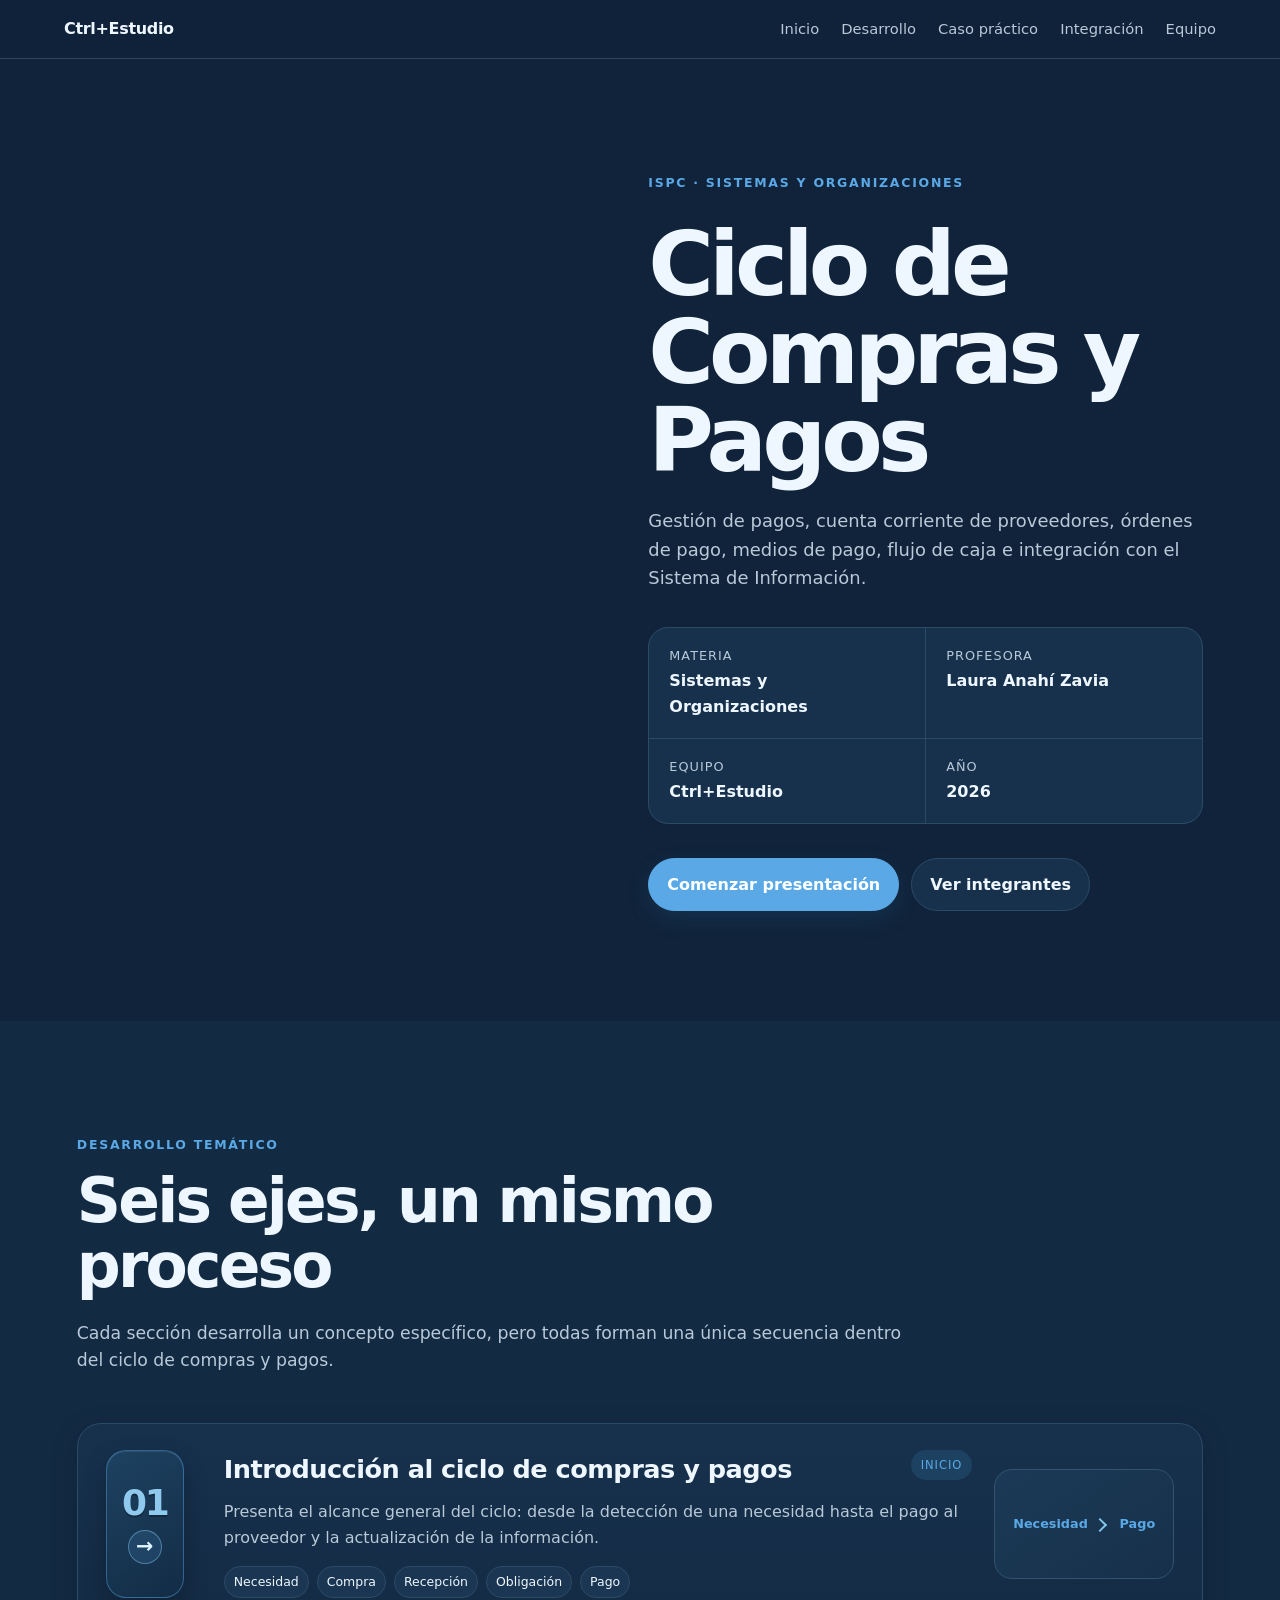
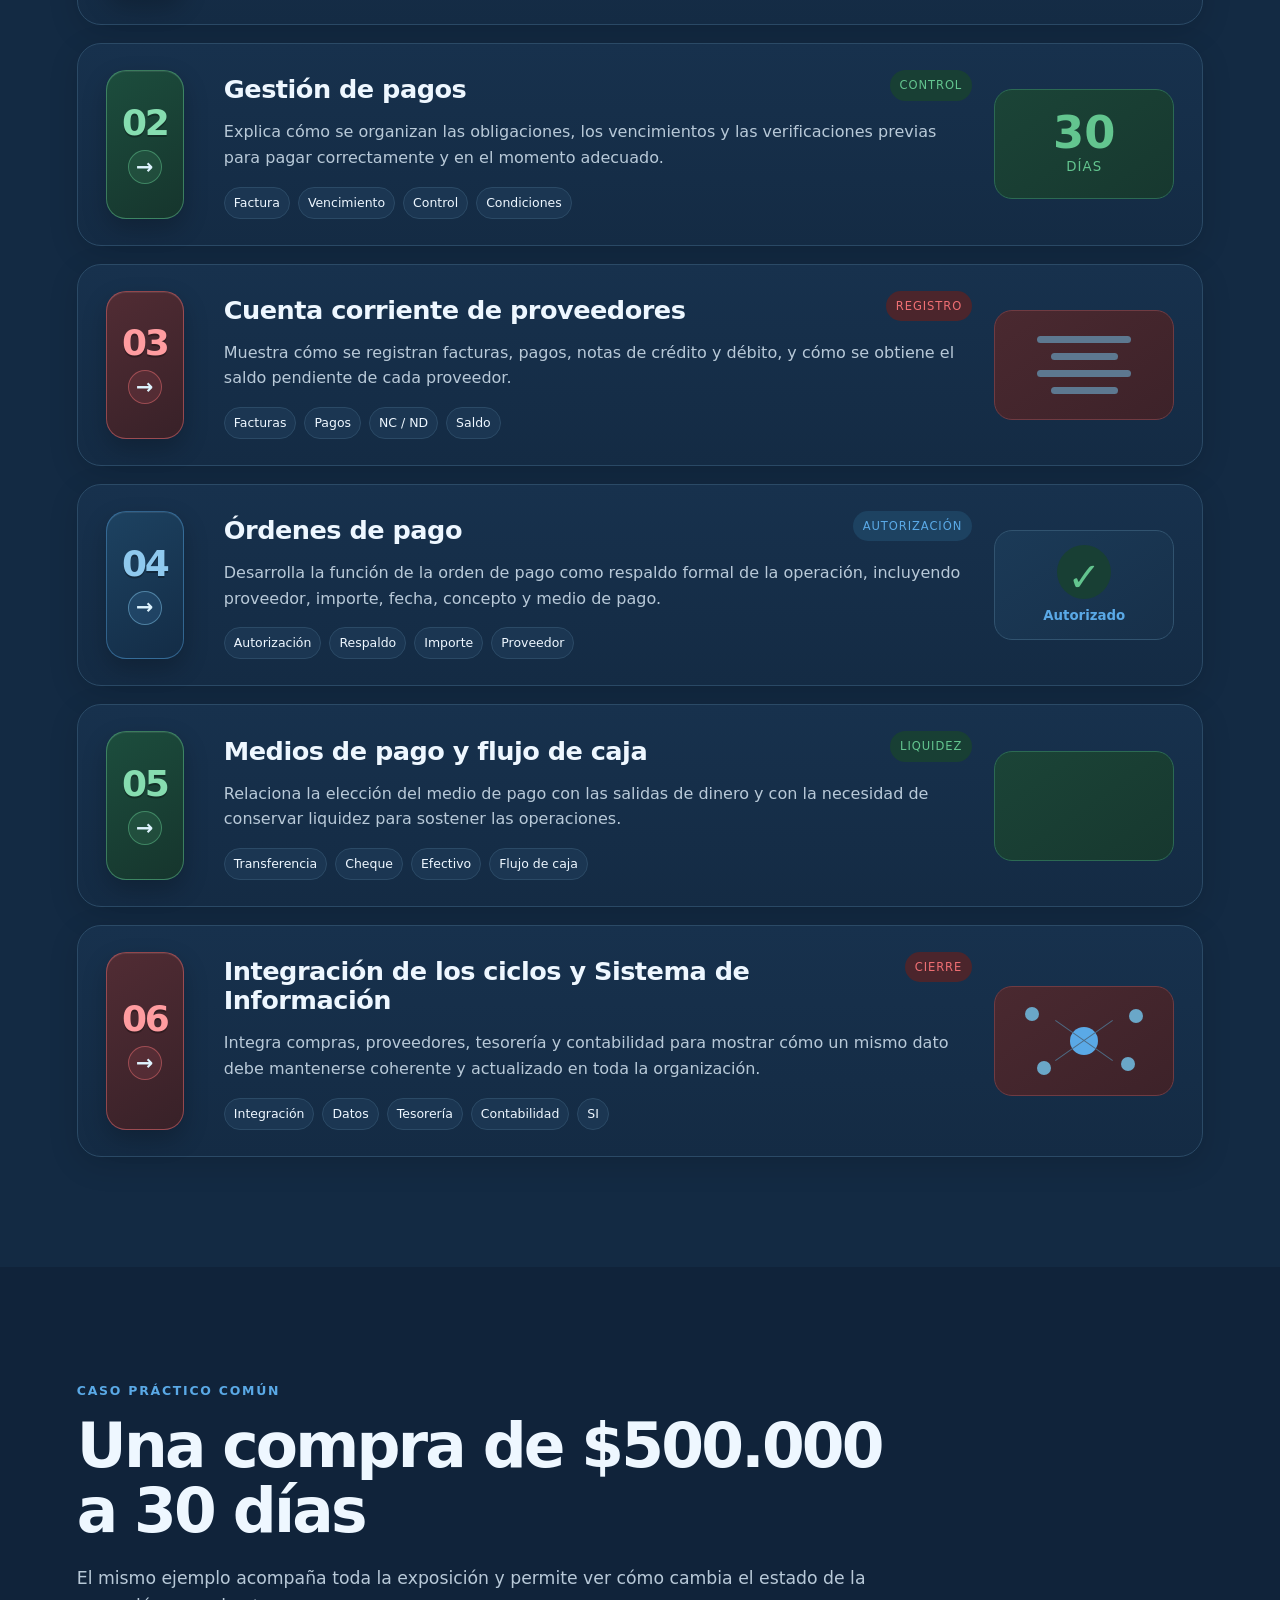
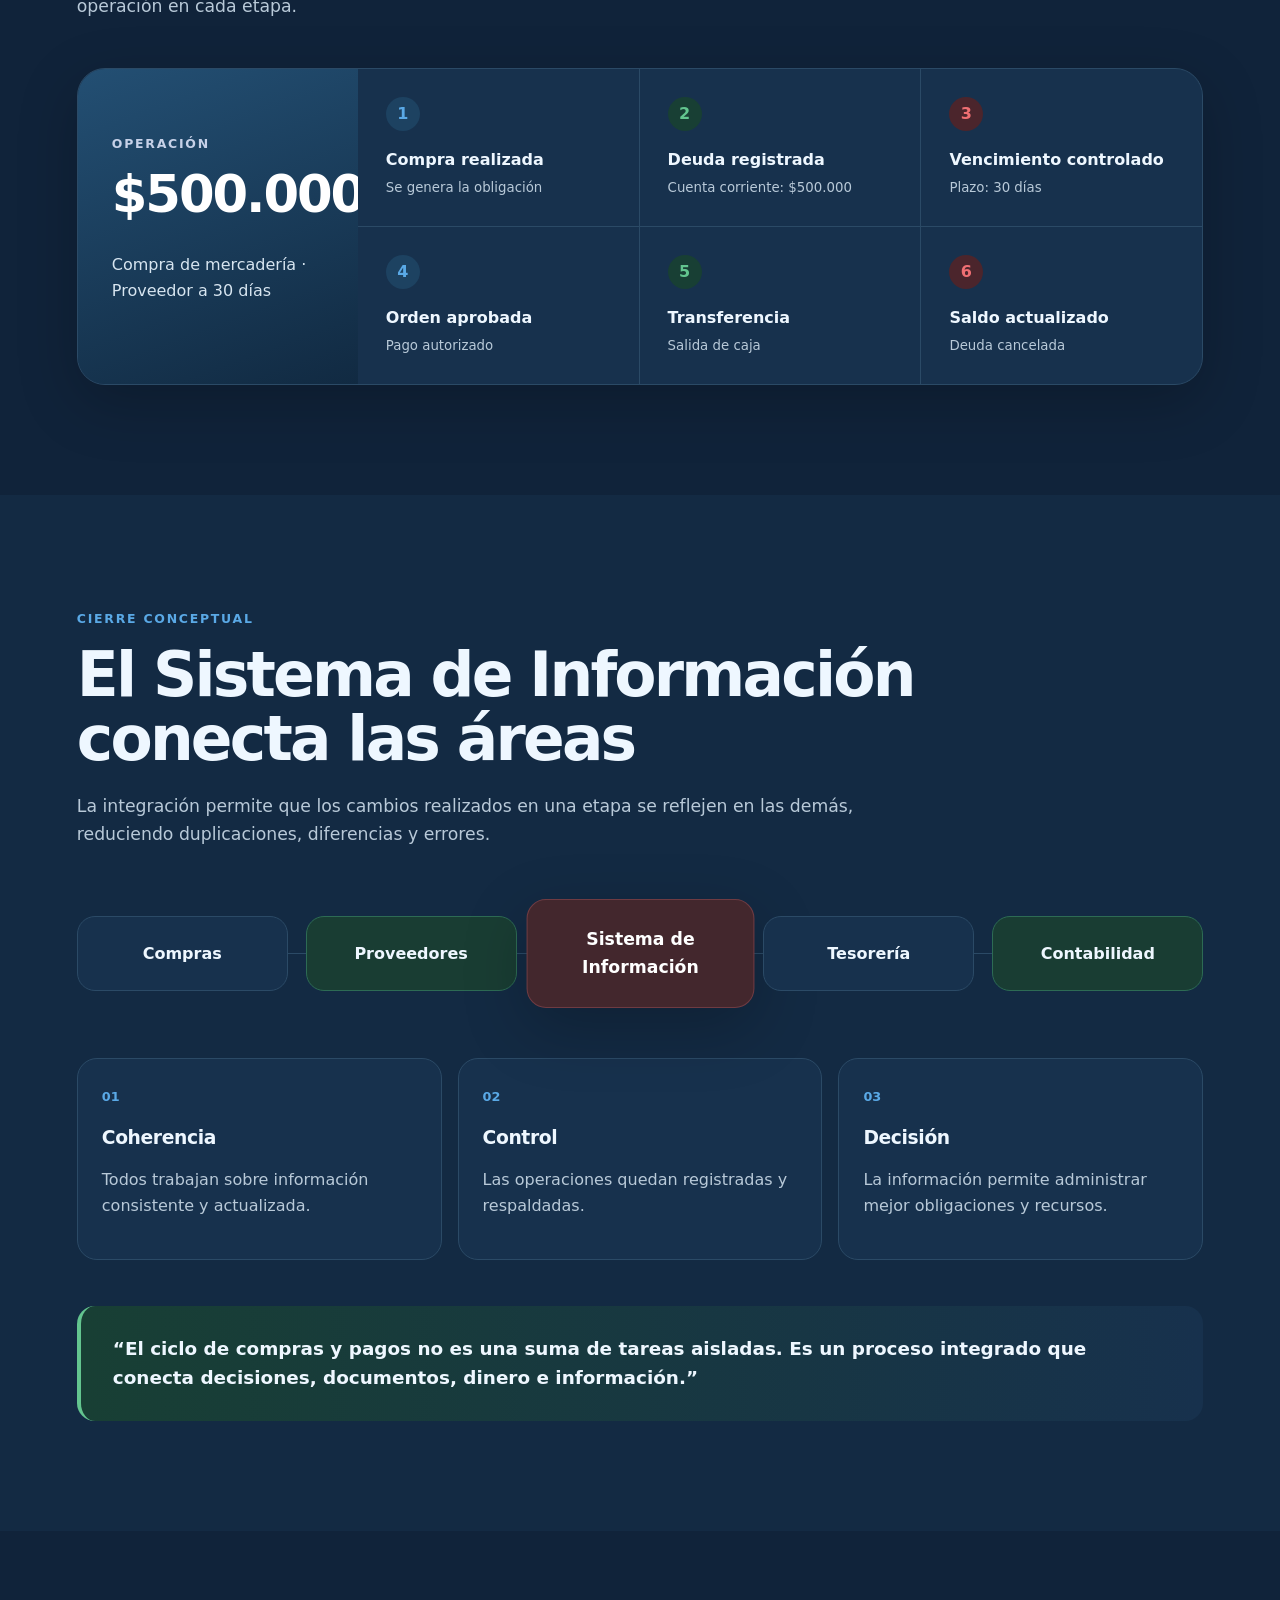
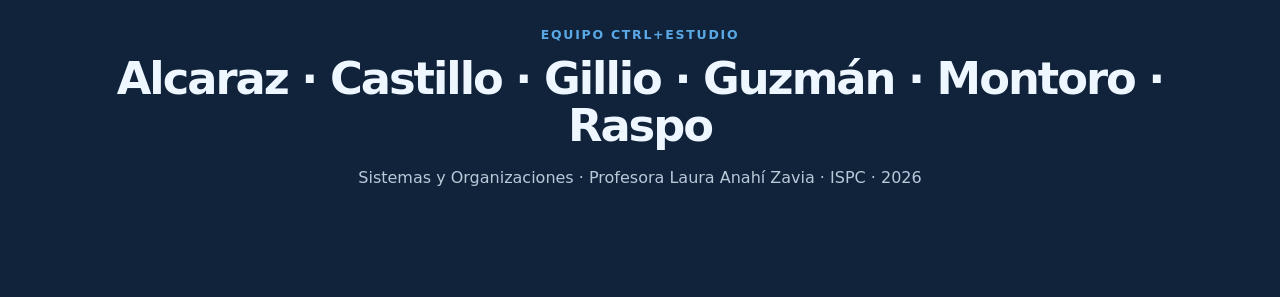
==== commit 2c375c0a: "feat: integrar imágenes como fondo completo de portada" ====
--- a/index.html
+++ b/index.html
@@ -21,6 +21,13 @@
 </header>
 <main>
 <section class="hero section" id="inicio">
+<div class="hero-media" aria-hidden="true">
+<div class="hero-bg-img hero-bg-1" style="background-image:url('https://images.unsplash.com/photo-1556742502-ec7c0e9f34b1?auto=format&fit=crop&w=1600&q=85')"></div>
+<div class="hero-bg-img hero-bg-2" style="background-image:url('https://images.unsplash.com/photo-1578575437130-527eed3abbec?auto=format&fit=crop&w=1600&q=85')"></div>
+<div class="hero-bg-img hero-bg-3" style="background-image:url('https://images.unsplash.com/photo-1554224155-6726b3ff858f?auto=format&fit=crop&w=1600&q=85')"></div>
+<div class="hero-bg-img hero-bg-4" style="background-image:url('https://images.unsplash.com/photo-1554224154-22dec7ec8818?auto=format&fit=crop&w=1600&q=85')"></div>
+<div class="hero-media-overlay"></div>
+</div>
 <div class="hero-copy reveal">
 <span class="eyebrow">ISPC · Sistemas y Organizaciones</span>
 <h1>Ciclo de Compras y Pagos</h1>
@@ -34,32 +41,6 @@
 <div class="hero-actions">
 <a class="btn primary" href="#integrantes">Comenzar presentación</a>
 <a class="btn ghost" href="#equipo">Ver integrantes</a>
-</div>
-</div>
-<div class="hero-visual photo-collage reveal" aria-hidden="true">
-<div class="photo-tile photo-main">
-<img src="https://images.unsplash.com/photo-1556742502-ec7c0e9f34b1?auto=format&fit=crop&w=1200&q=80" alt="Mostrador de comercio con actividad de atención" loading="eager" />
-<span class="photo-label">Comercio</span>
-</div>
-<div class="photo-stack">
-<div class="photo-tile photo-small">
-<img src="https://images.unsplash.com/photo-1554224155-6726b3ff858f?auto=format&fit=crop&w=1200&q=80" alt="Documentación administrativa con factura y cálculos" loading="lazy" />
-<span class="photo-label">Documentación</span>
-</div>
-<div class="photo-row">
-<div class="photo-tile photo-mini">
-<img src="https://images.unsplash.com/photo-1578575437130-527eed3abbec?auto=format&fit=crop&w=1200&q=80" alt="Camión de distribución y logística" loading="lazy" />
-<span class="photo-label">Logística</span>
-</div>
-<div class="photo-tile photo-mini">
-<img src="https://images.unsplash.com/photo-1554224154-22dec7ec8818?auto=format&fit=crop&w=1200&q=80" alt="Calculadora y análisis financiero" loading="lazy" />
-<span class="photo-label">Control</span>
-</div>
-</div>
-</div>
-<div class="collage-caption">
-<strong>Compra · recepción · control · pago</strong>
-<span>Una sola operatoria, integrada en el sistema de información.</span>
 </div>
 </div>
 </section>
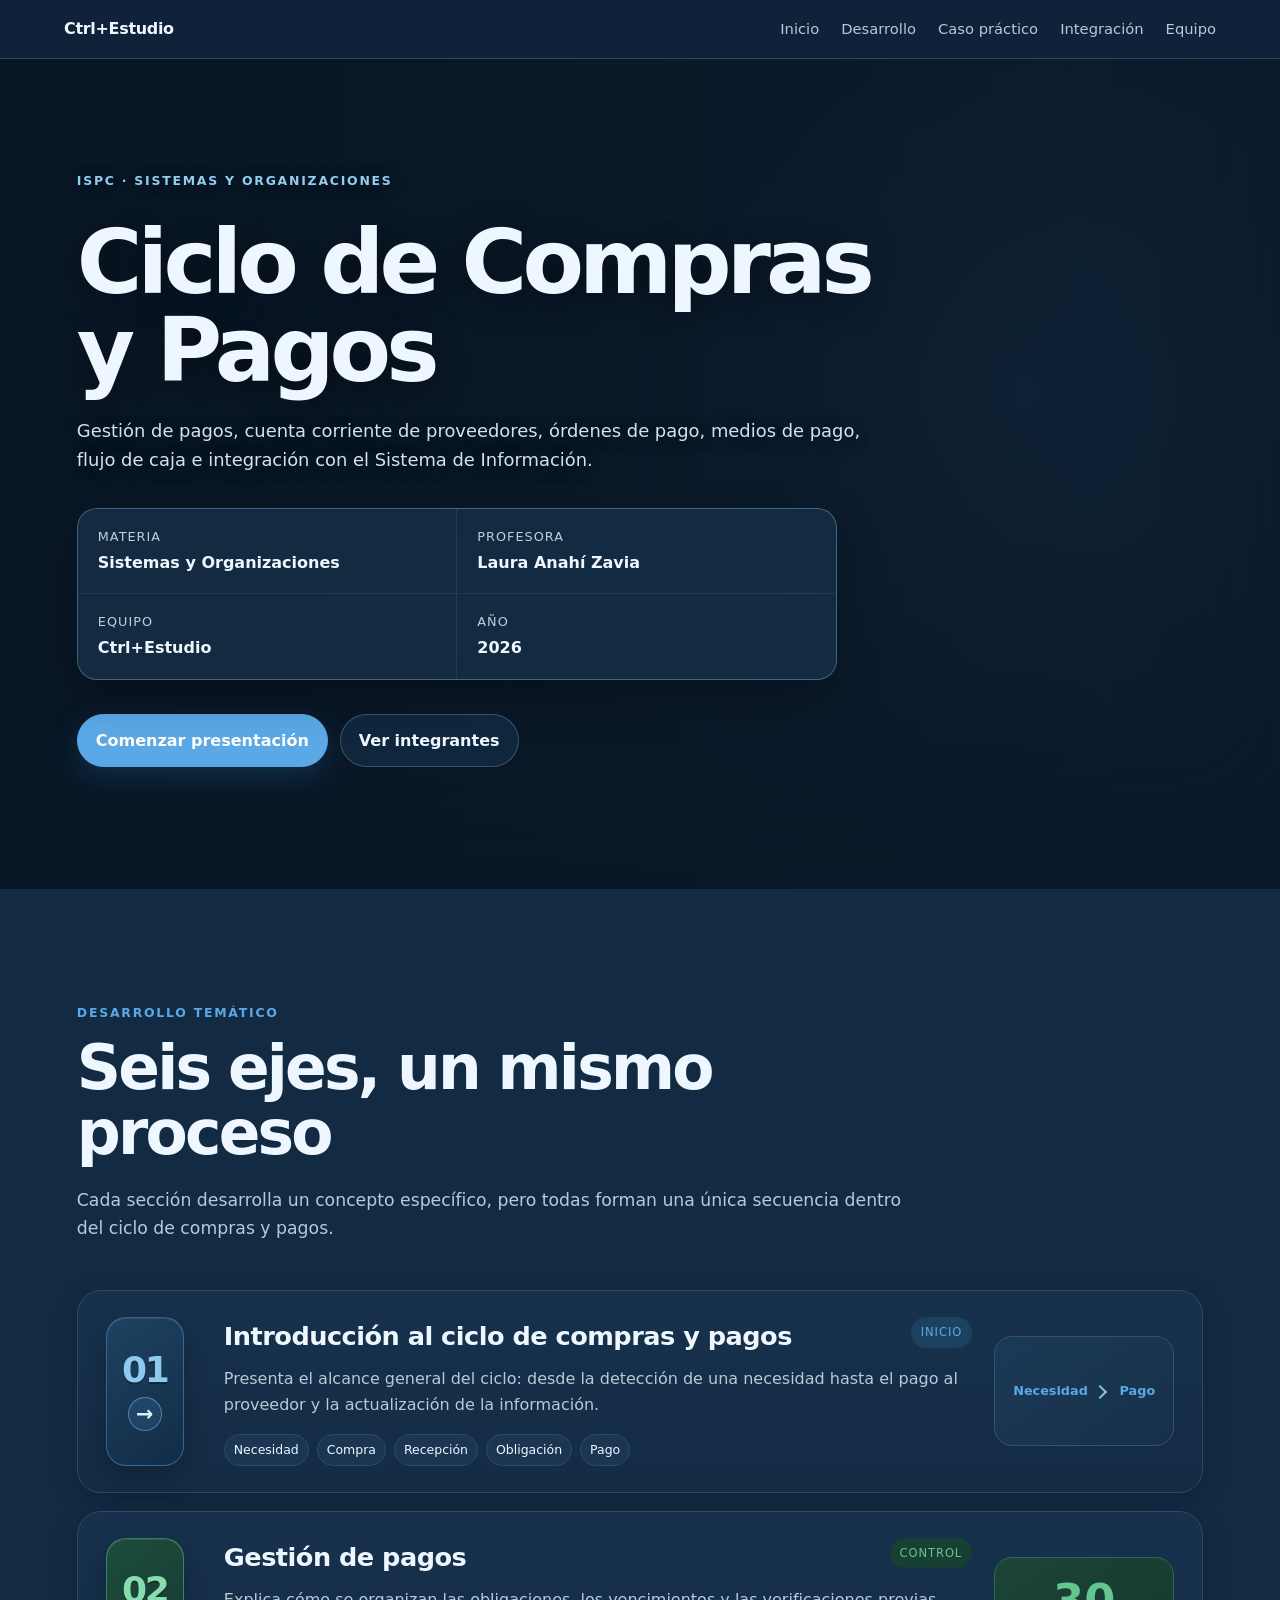
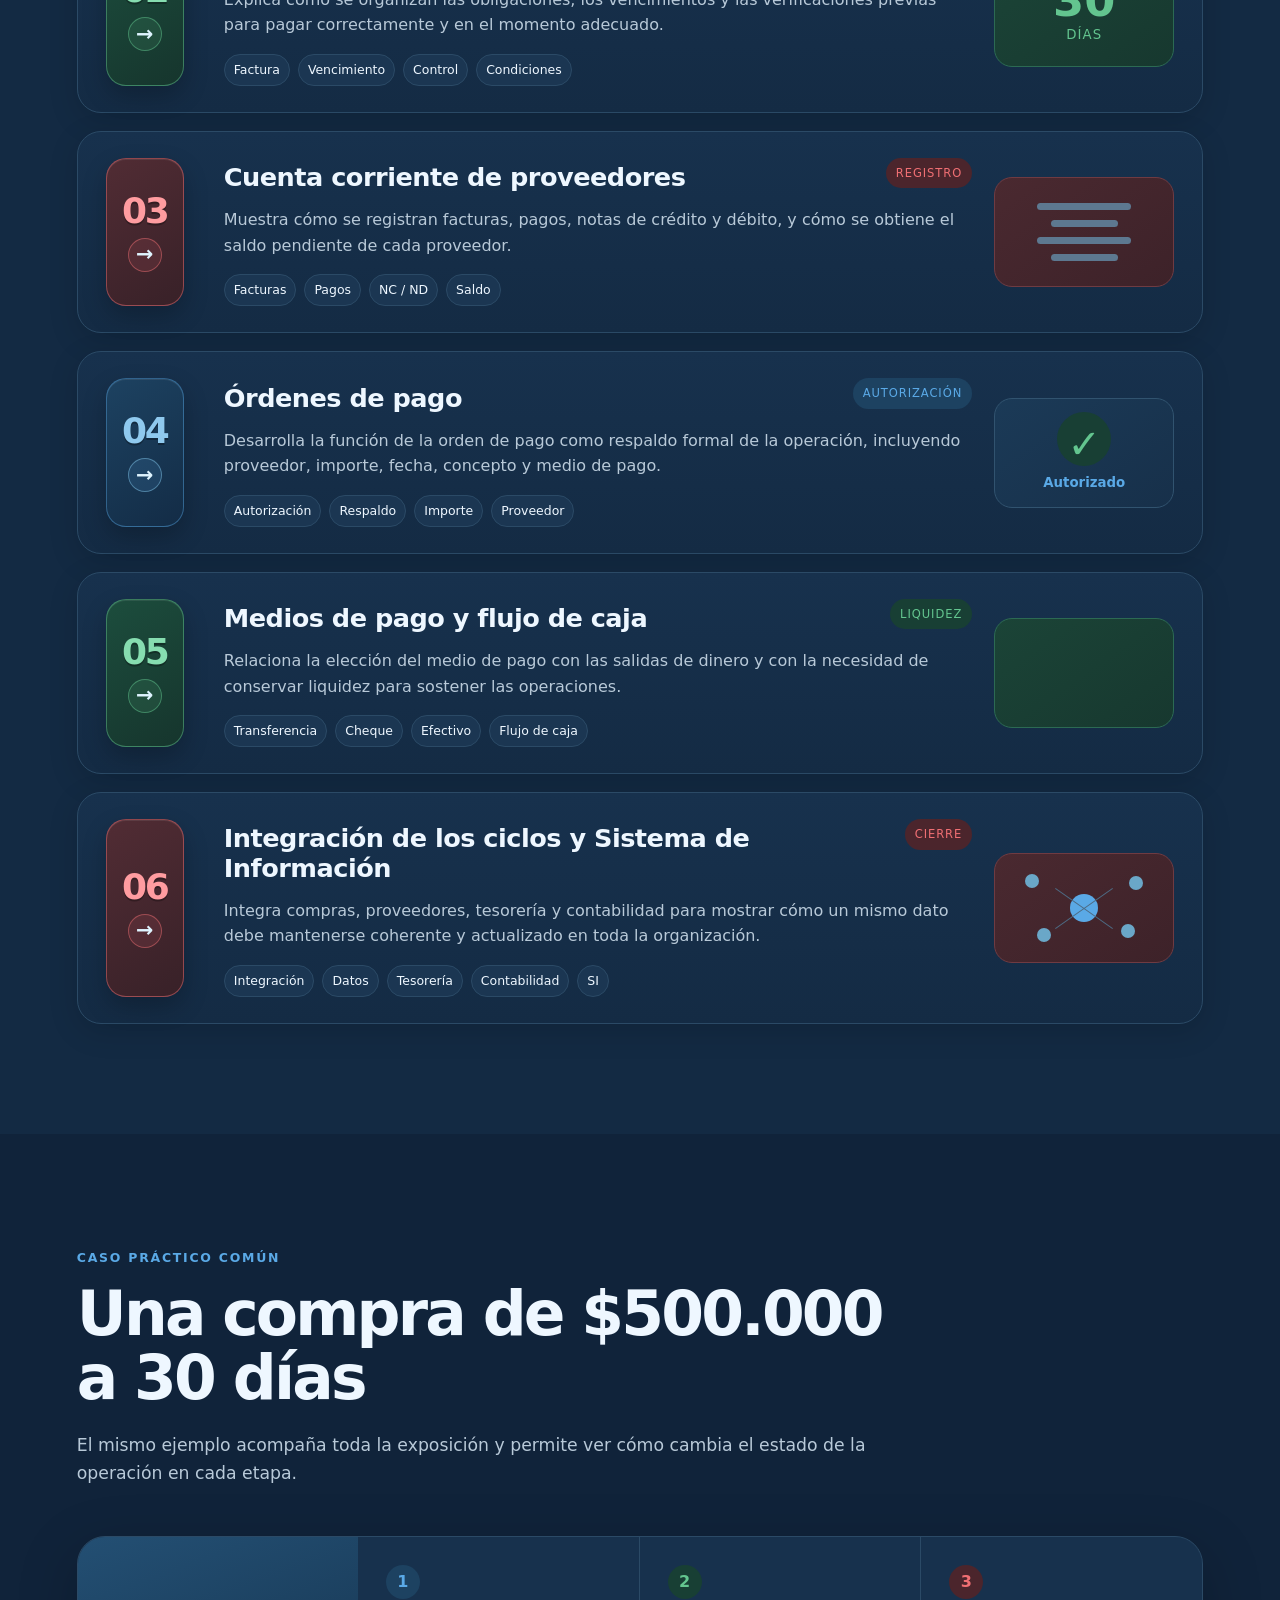
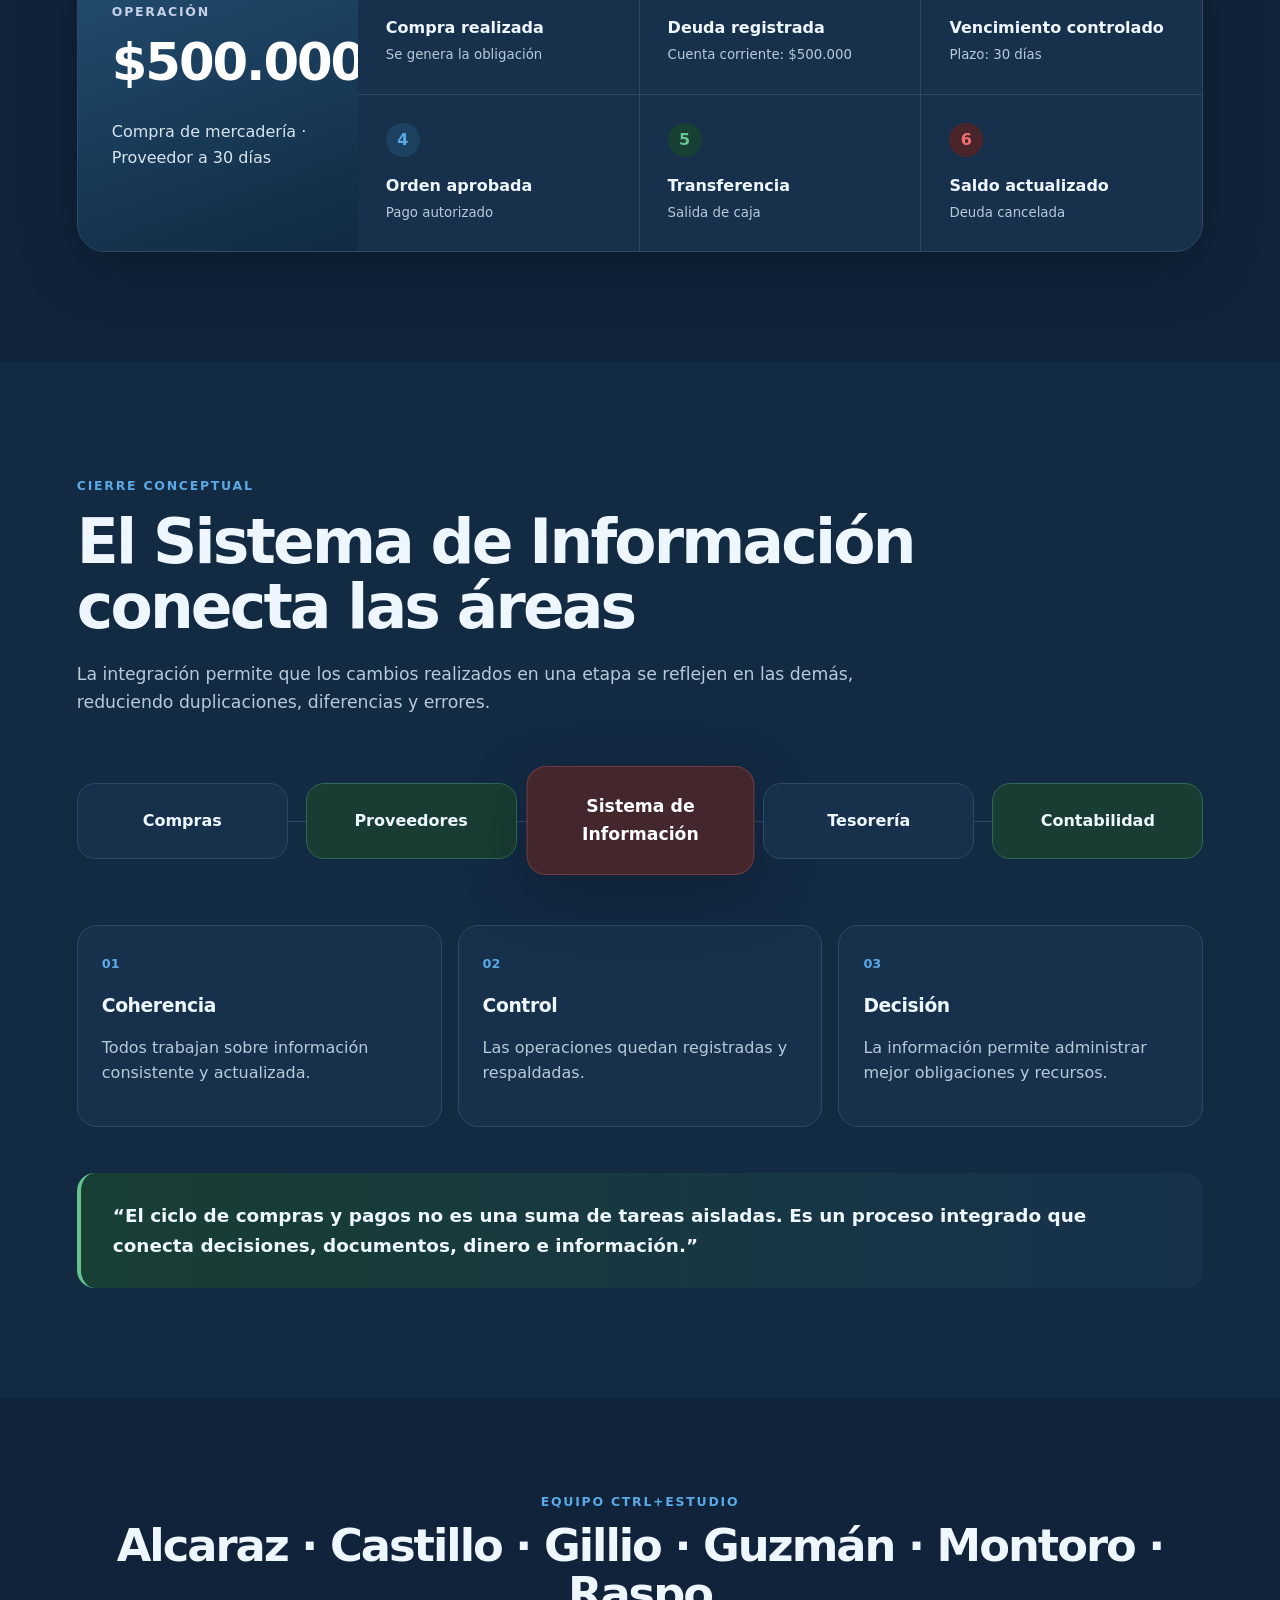
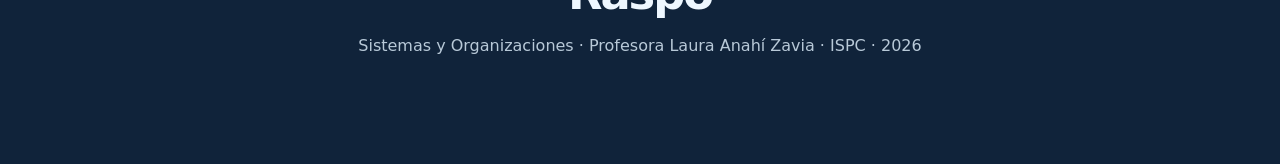
==== commit 1a6e1136: "feat: usar favicon Ctrl+Estudio" ====
--- a/index.html
+++ b/index.html
@@ -4,6 +4,7 @@
 <meta charset="UTF-8" />
 <meta name="viewport" content="width=device-width, initial-scale=1.0" />
 <title>Ciclo de Compras y Pagos | Ctrl+Estudio</title>
+<link rel="icon" type="image/svg+xml" href="favicon.svg" />
 <meta name="description" content="Presentación académica del equipo Ctrl+Estudio para Sistemas y Organizaciones." />
 <link rel="stylesheet" href="styles.css" />
 </head>
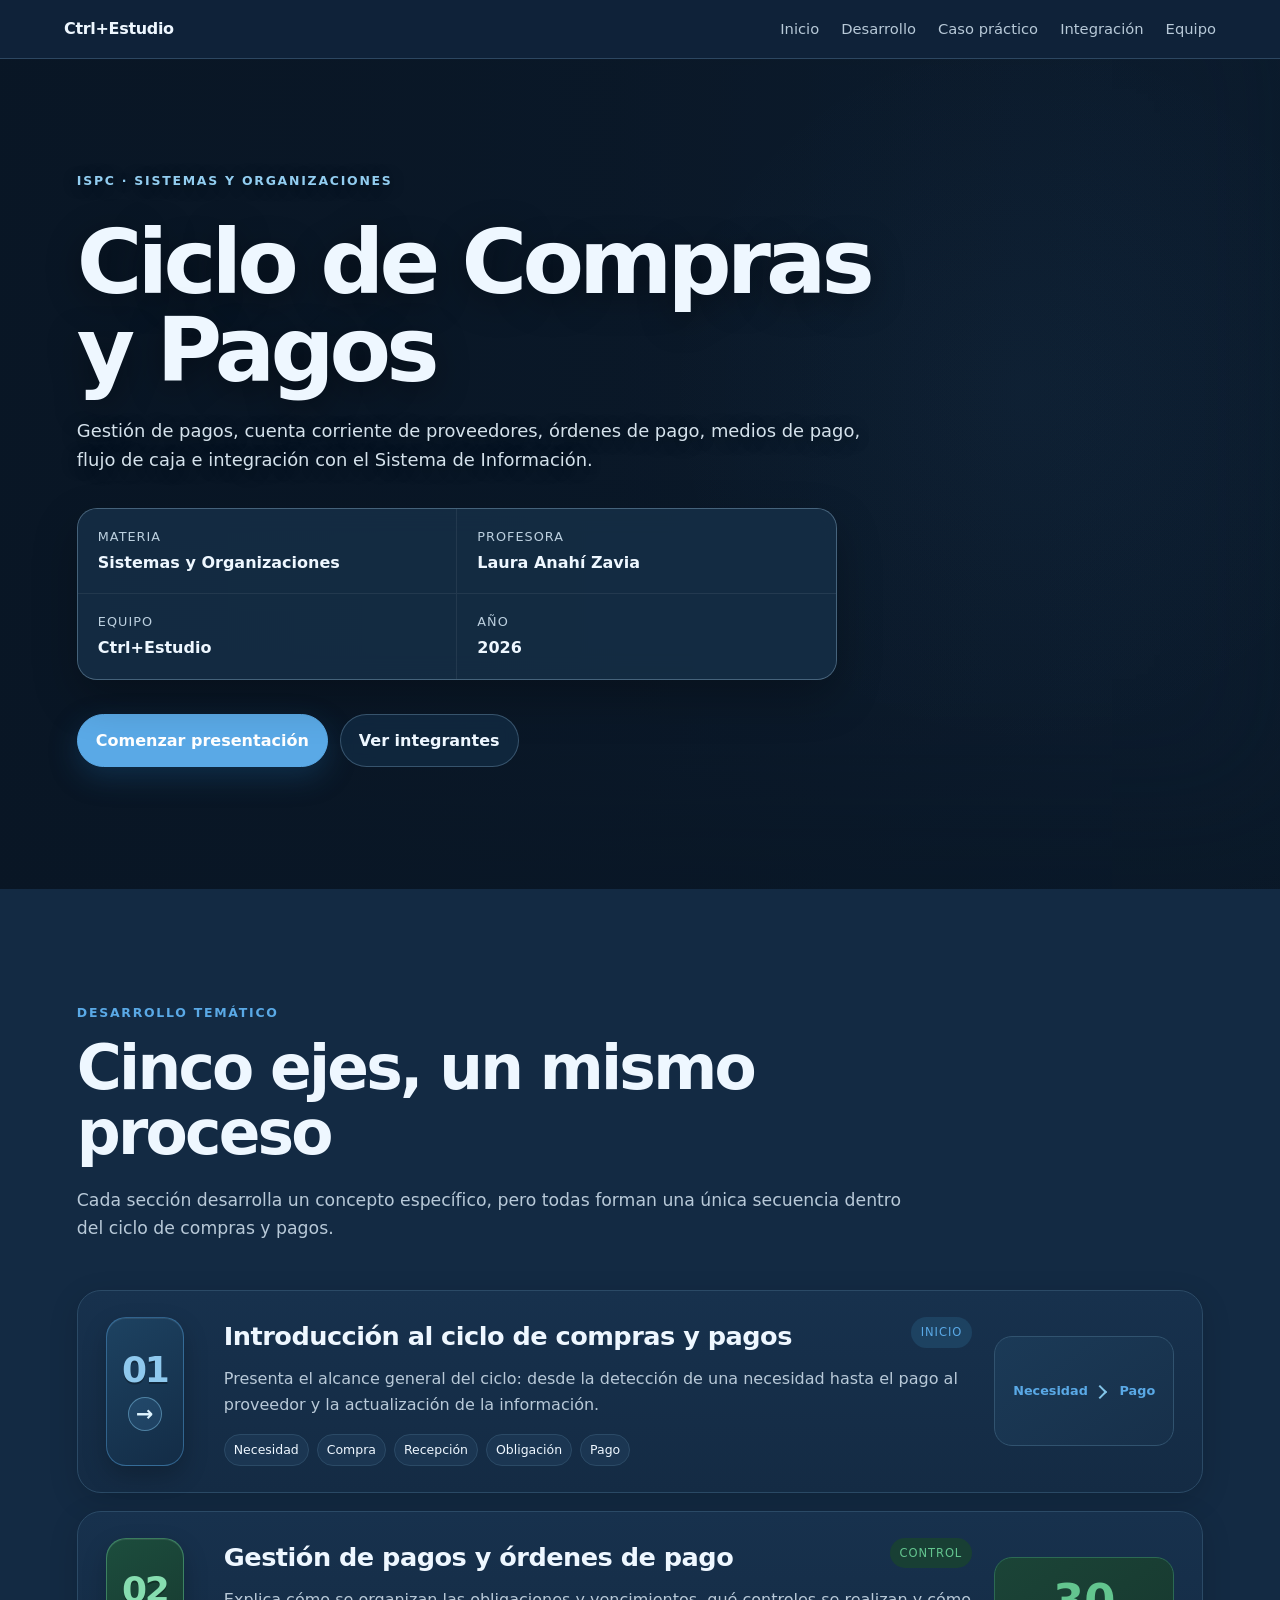
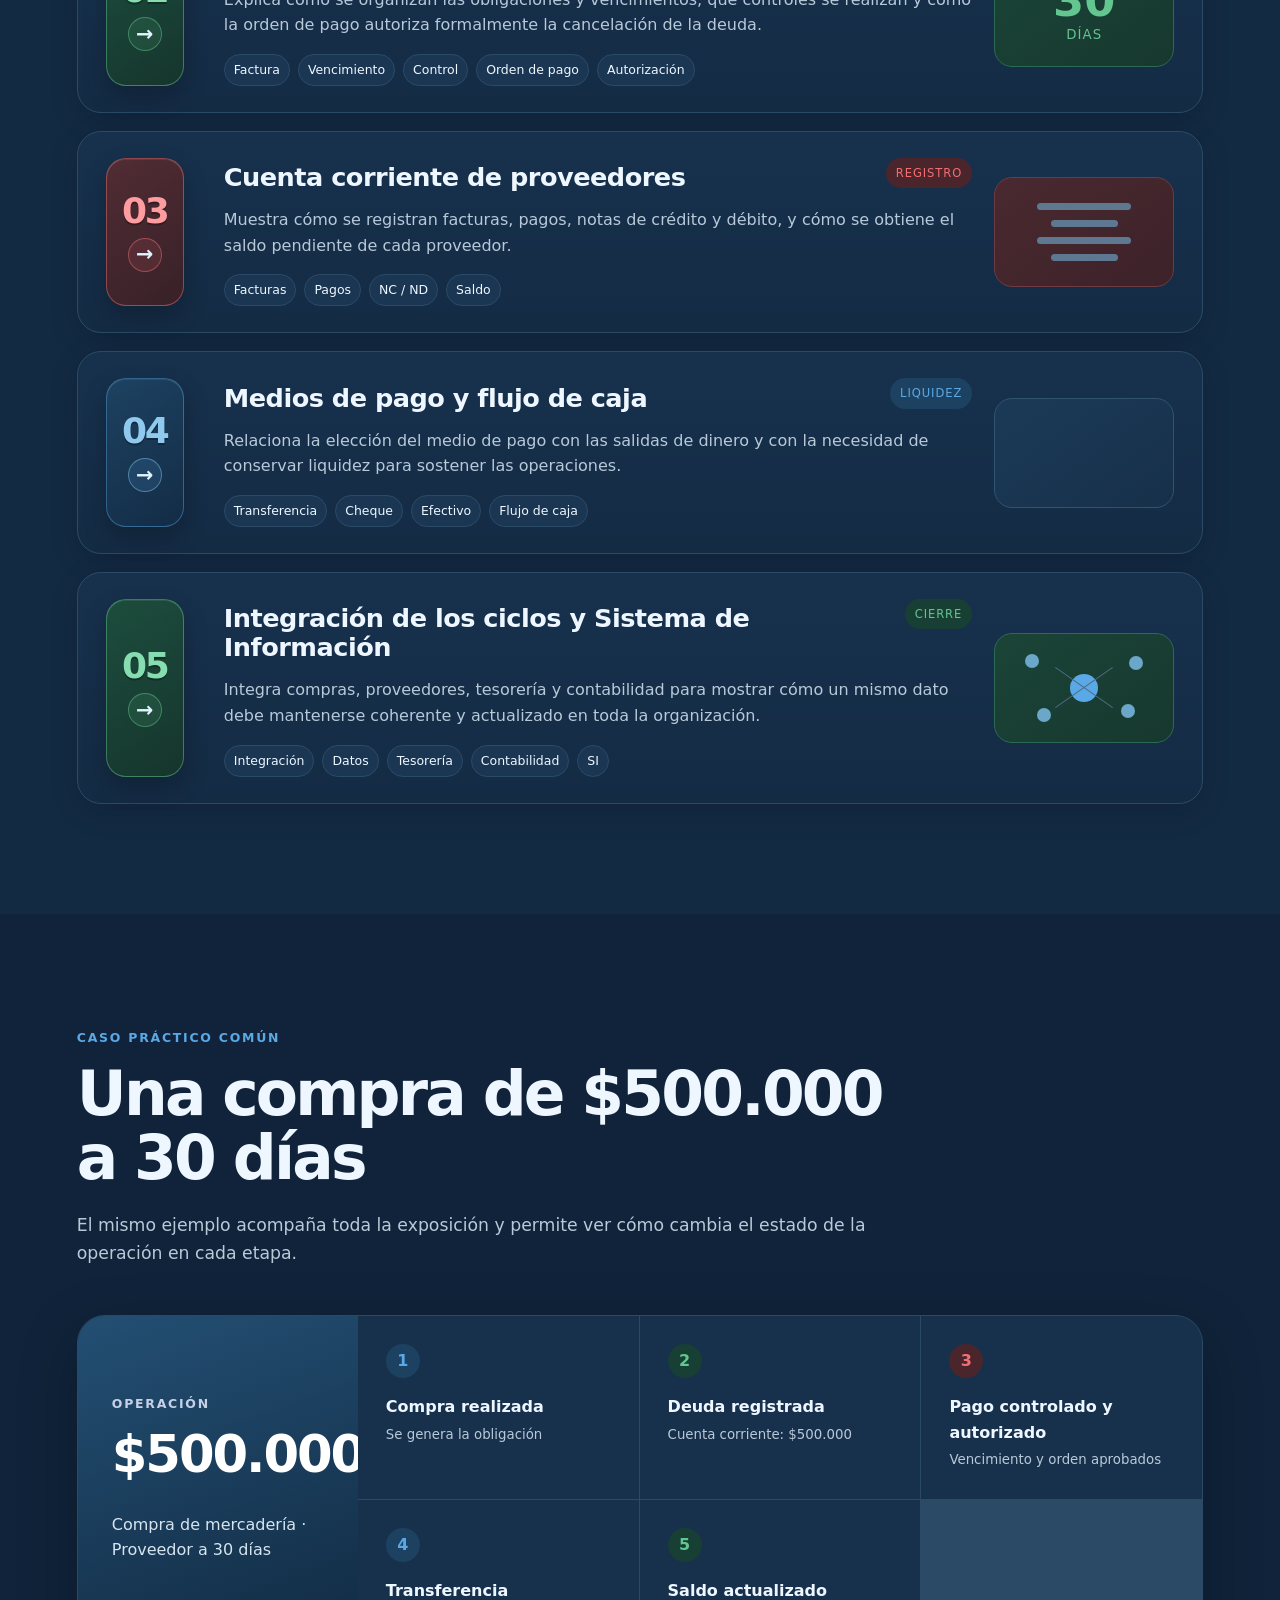
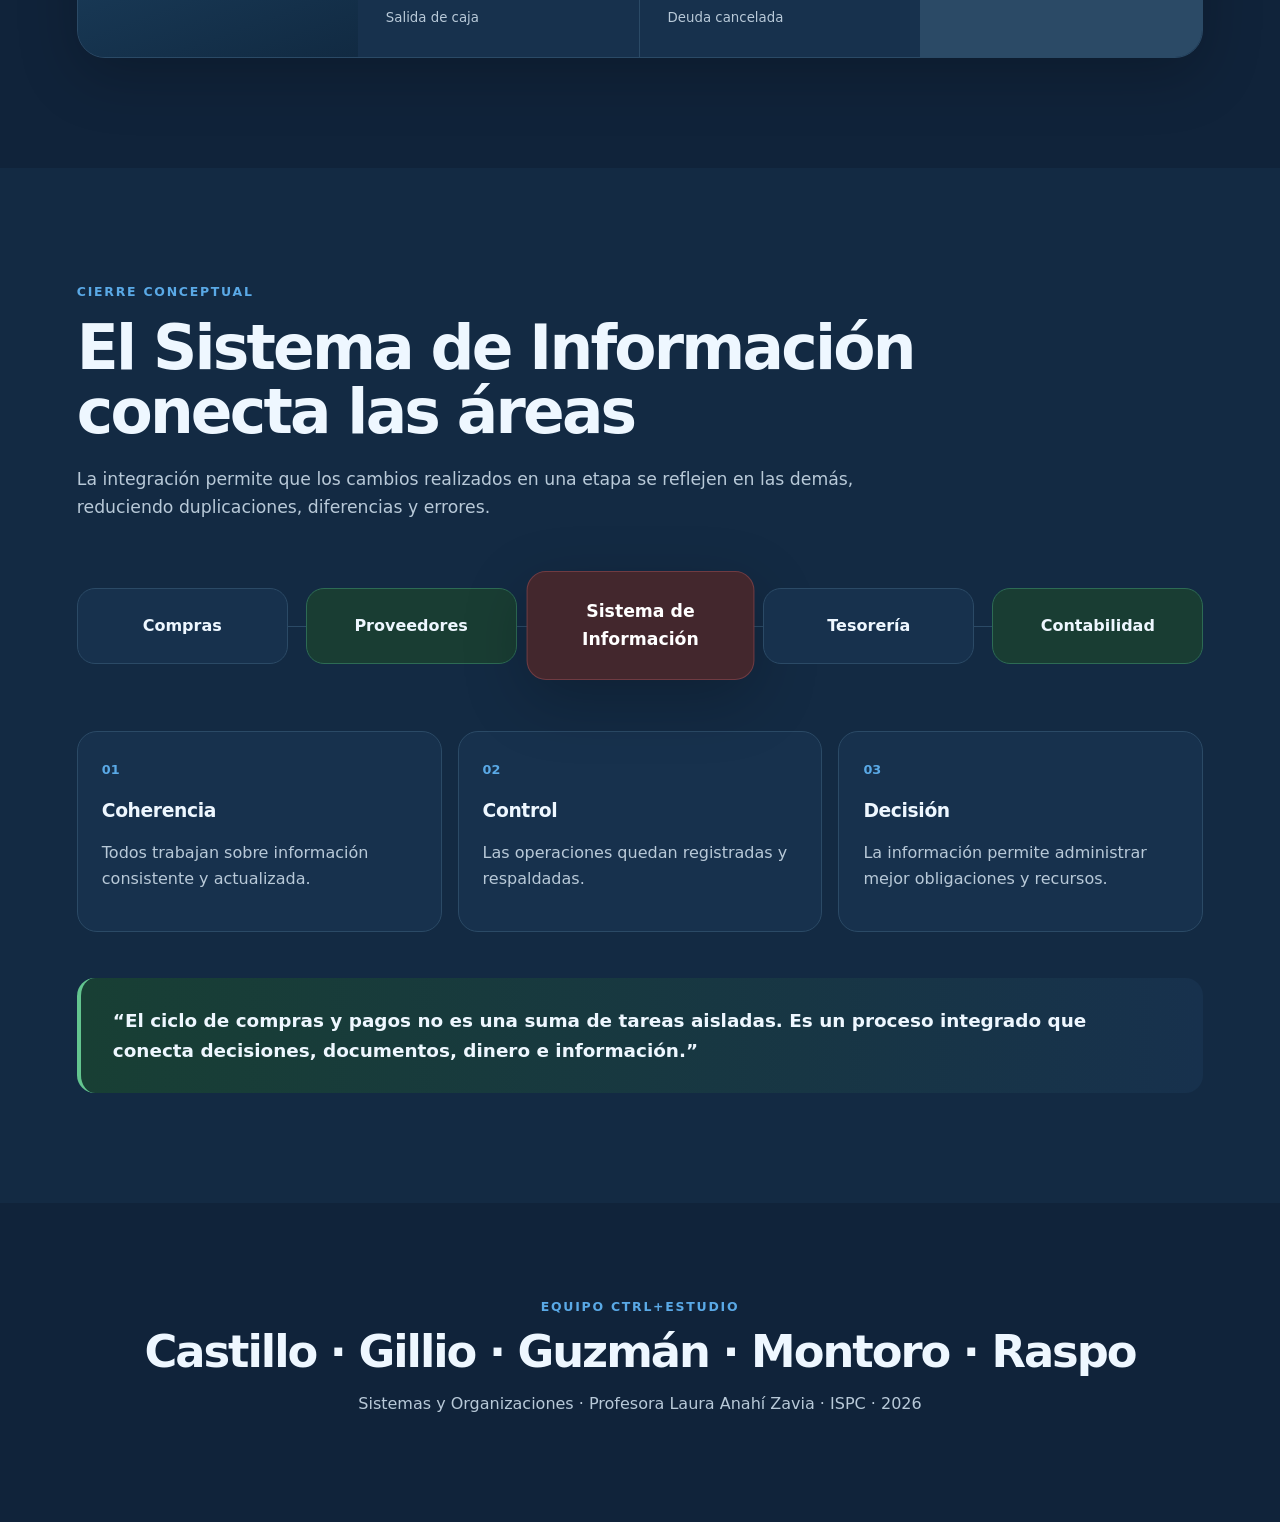
==== commit 957b5295: "Reorganiza presentacion para cinco integrantes" ====
--- a/index.html
+++ b/index.html
@@ -48,7 +48,7 @@
 <section class="section muted" id="integrantes">
 <div class="section-heading reveal">
 <span class="eyebrow">Desarrollo temático</span>
-<h2>Seis ejes, un mismo proceso</h2>
+<h2>Cinco ejes, un mismo proceso</h2>
 <p>Cada sección desarrolla un concepto específico, pero todas forman una única secuencia dentro del ciclo de compras y pagos.</p>
 </div>
 <div class="speaker-list">
@@ -62,11 +62,11 @@
 <div class="speaker-visual visual-chain" aria-hidden="true"><b>Necesidad</b><i></i><b>Pago</b></div>
 </article>
 <article class="speaker reveal" id="raspo">
-<a class="speaker-entry" href="detalle-pagos.html" aria-label="Abrir Gestión de pagos"><span class="speaker-entry-no">02</span><span class="speaker-entry-arrow">→</span></a>
+<a class="speaker-entry" href="detalle-pagos.html" aria-label="Abrir Gestión de pagos y órdenes de pago"><span class="speaker-entry-no">02</span><span class="speaker-entry-arrow">→</span></a>
 <div class="speaker-main">
-<div class="speaker-title"><div><h3>Gestión de pagos</h3></div><span class="tag">Control</span></div>
-<p>Explica cómo se organizan las obligaciones, los vencimientos y las verificaciones previas para pagar correctamente y en el momento adecuado.</p>
-<div class="concepts"><span>Factura</span><span>Vencimiento</span><span>Control</span><span>Condiciones</span></div>
+<div class="speaker-title"><div><h3>Gestión de pagos y órdenes de pago</h3></div><span class="tag">Control</span></div>
+<p>Explica cómo se organizan las obligaciones y vencimientos, qué controles se realizan y cómo la orden de pago autoriza formalmente la cancelación de la deuda.</p>
+<div class="concepts"><span>Factura</span><span>Vencimiento</span><span>Control</span><span>Orden de pago</span><span>Autorización</span></div>
 </div>
 <div class="speaker-visual mini-calendar" aria-hidden="true"><span>30</span><small>días</small></div>
 </article>
@@ -79,17 +79,8 @@
 </div>
 <div class="speaker-visual ledger" aria-hidden="true"><span></span><span></span><span></span><span></span></div>
 </article>
-<article class="speaker reveal" id="alcaraz">
-<a class="speaker-entry" href="detalle-orden.html" aria-label="Abrir Órdenes de pago"><span class="speaker-entry-no">04</span><span class="speaker-entry-arrow">→</span></a>
-<div class="speaker-main">
-<div class="speaker-title"><div><h3>Órdenes de pago</h3></div><span class="tag">Autorización</span></div>
-<p>Desarrolla la función de la orden de pago como respaldo formal de la operación, incluyendo proveedor, importe, fecha, concepto y medio de pago.</p>
-<div class="concepts"><span>Autorización</span><span>Respaldo</span><span>Importe</span><span>Proveedor</span></div>
-</div>
-<div class="speaker-visual approval" aria-hidden="true"><span>✓</span><small>Autorizado</small></div>
-</article>
 <article class="speaker reveal" id="gillio">
-<a class="speaker-entry" href="detalle-medios.html" aria-label="Abrir Medios de pago y flujo de caja"><span class="speaker-entry-no">05</span><span class="speaker-entry-arrow">→</span></a>
+<a class="speaker-entry" href="detalle-medios.html" aria-label="Abrir Medios de pago y flujo de caja"><span class="speaker-entry-no">04</span><span class="speaker-entry-arrow">→</span></a>
 <div class="speaker-main">
 <div class="speaker-title"><div><h3>Medios de pago y flujo de caja</h3></div><span class="tag">Liquidez</span></div>
 <p>Relaciona la elección del medio de pago con las salidas de dinero y con la necesidad de conservar liquidez para sostener las operaciones.</p>
@@ -98,7 +89,7 @@
 <div class="speaker-visual cashflow" aria-hidden="true"><i></i><i></i><i></i><i></i><i></i></div>
 </article>
 <article class="speaker reveal" id="guzman">
-<a class="speaker-entry" href="detalle-integracion.html" aria-label="Abrir Integración de los ciclos y Sistema de Información"><span class="speaker-entry-no">06</span><span class="speaker-entry-arrow">→</span></a>
+<a class="speaker-entry" href="detalle-integracion.html" aria-label="Abrir Integración de los ciclos y Sistema de Información"><span class="speaker-entry-no">05</span><span class="speaker-entry-arrow">→</span></a>
 <div class="speaker-main">
 <div class="speaker-title"><div><h3>Integración de los ciclos y Sistema de Información</h3></div><span class="tag">Cierre</span></div>
 <p>Integra compras, proveedores, tesorería y contabilidad para mostrar cómo un mismo dato debe mantenerse coherente y actualizado en toda la organización.</p>
@@ -123,10 +114,9 @@
 <div class="case-timeline">
 <div><span>1</span><b>Compra realizada</b><small>Se genera la obligación</small></div>
 <div><span>2</span><b>Deuda registrada</b><small>Cuenta corriente: $500.000</small></div>
-<div><span>3</span><b>Vencimiento controlado</b><small>Plazo: 30 días</small></div>
-<div><span>4</span><b>Orden aprobada</b><small>Pago autorizado</small></div>
-<div><span>5</span><b>Transferencia</b><small>Salida de caja</small></div>
-<div><span>6</span><b>Saldo actualizado</b><small>Deuda cancelada</small></div>
+<div><span>3</span><b>Pago controlado y autorizado</b><small>Vencimiento y orden aprobados</small></div>
+<div><span>4</span><b>Transferencia</b><small>Salida de caja</small></div>
+<div><span>5</span><b>Saldo actualizado</b><small>Deuda cancelada</small></div>
 </div>
 </div>
 </section>
@@ -152,7 +142,7 @@
 </section>
 <section class="team-footer section" id="equipo">
 <span class="eyebrow">Equipo Ctrl+Estudio</span>
-<h2>Alcaraz · Castillo · Gillio · Guzmán · Montoro · Raspo</h2>
+<h2>Castillo · Gillio · Guzmán · Montoro · Raspo</h2>
 <p>Sistemas y Organizaciones · Profesora Laura Anahí Zavia · ISPC · 2026</p>
 </section>
 </main>
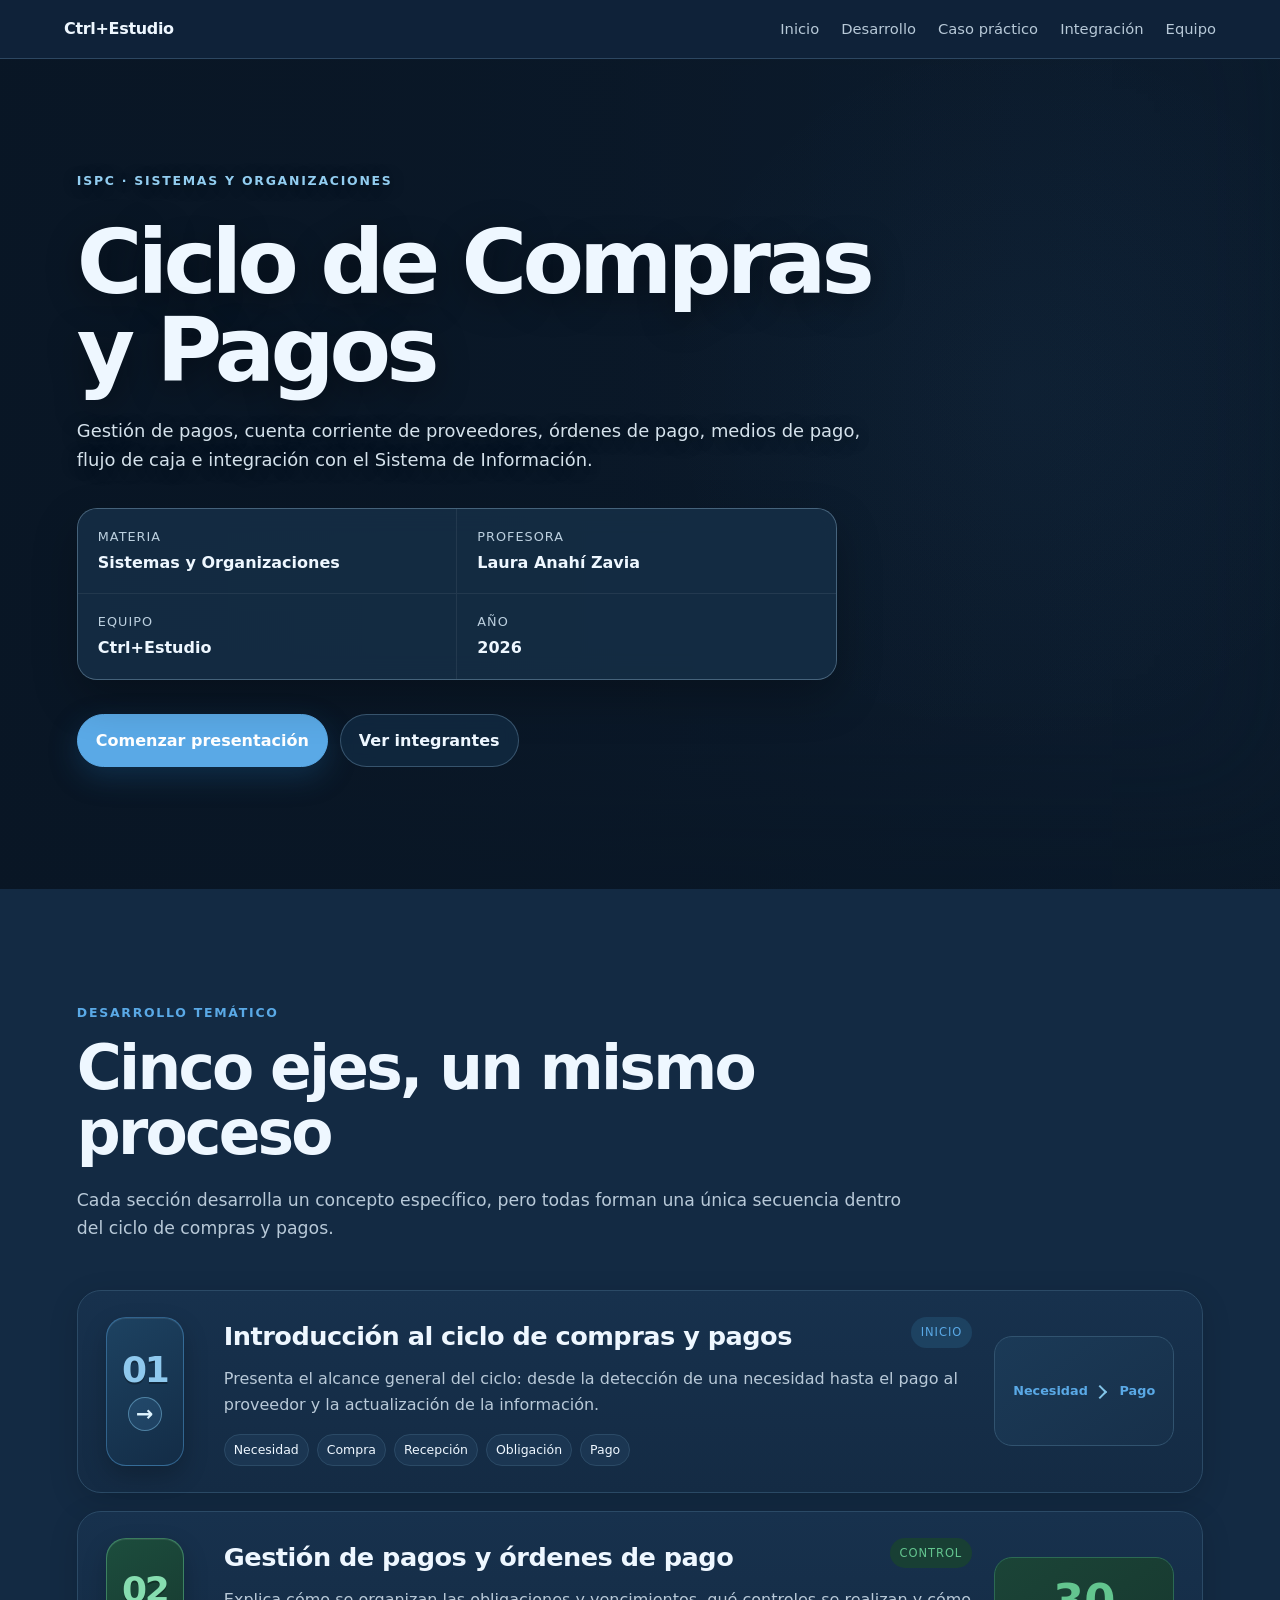
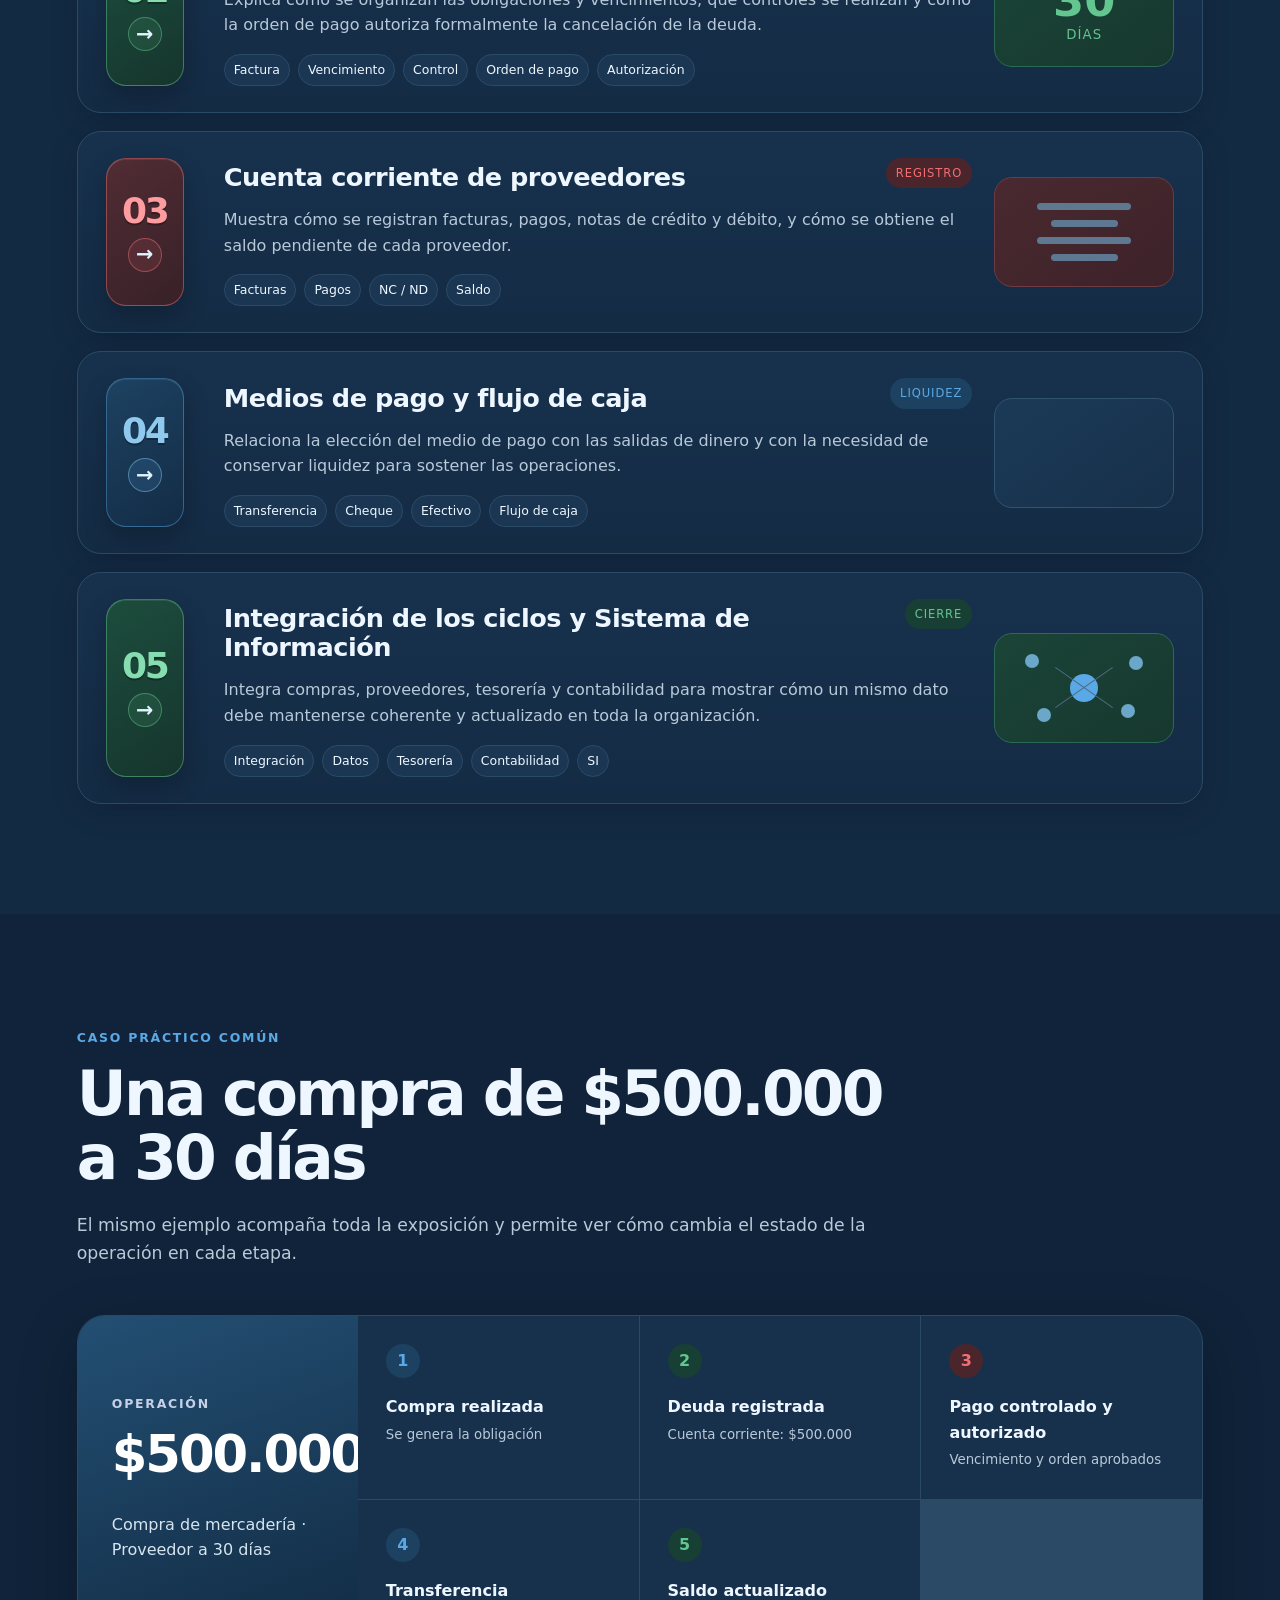
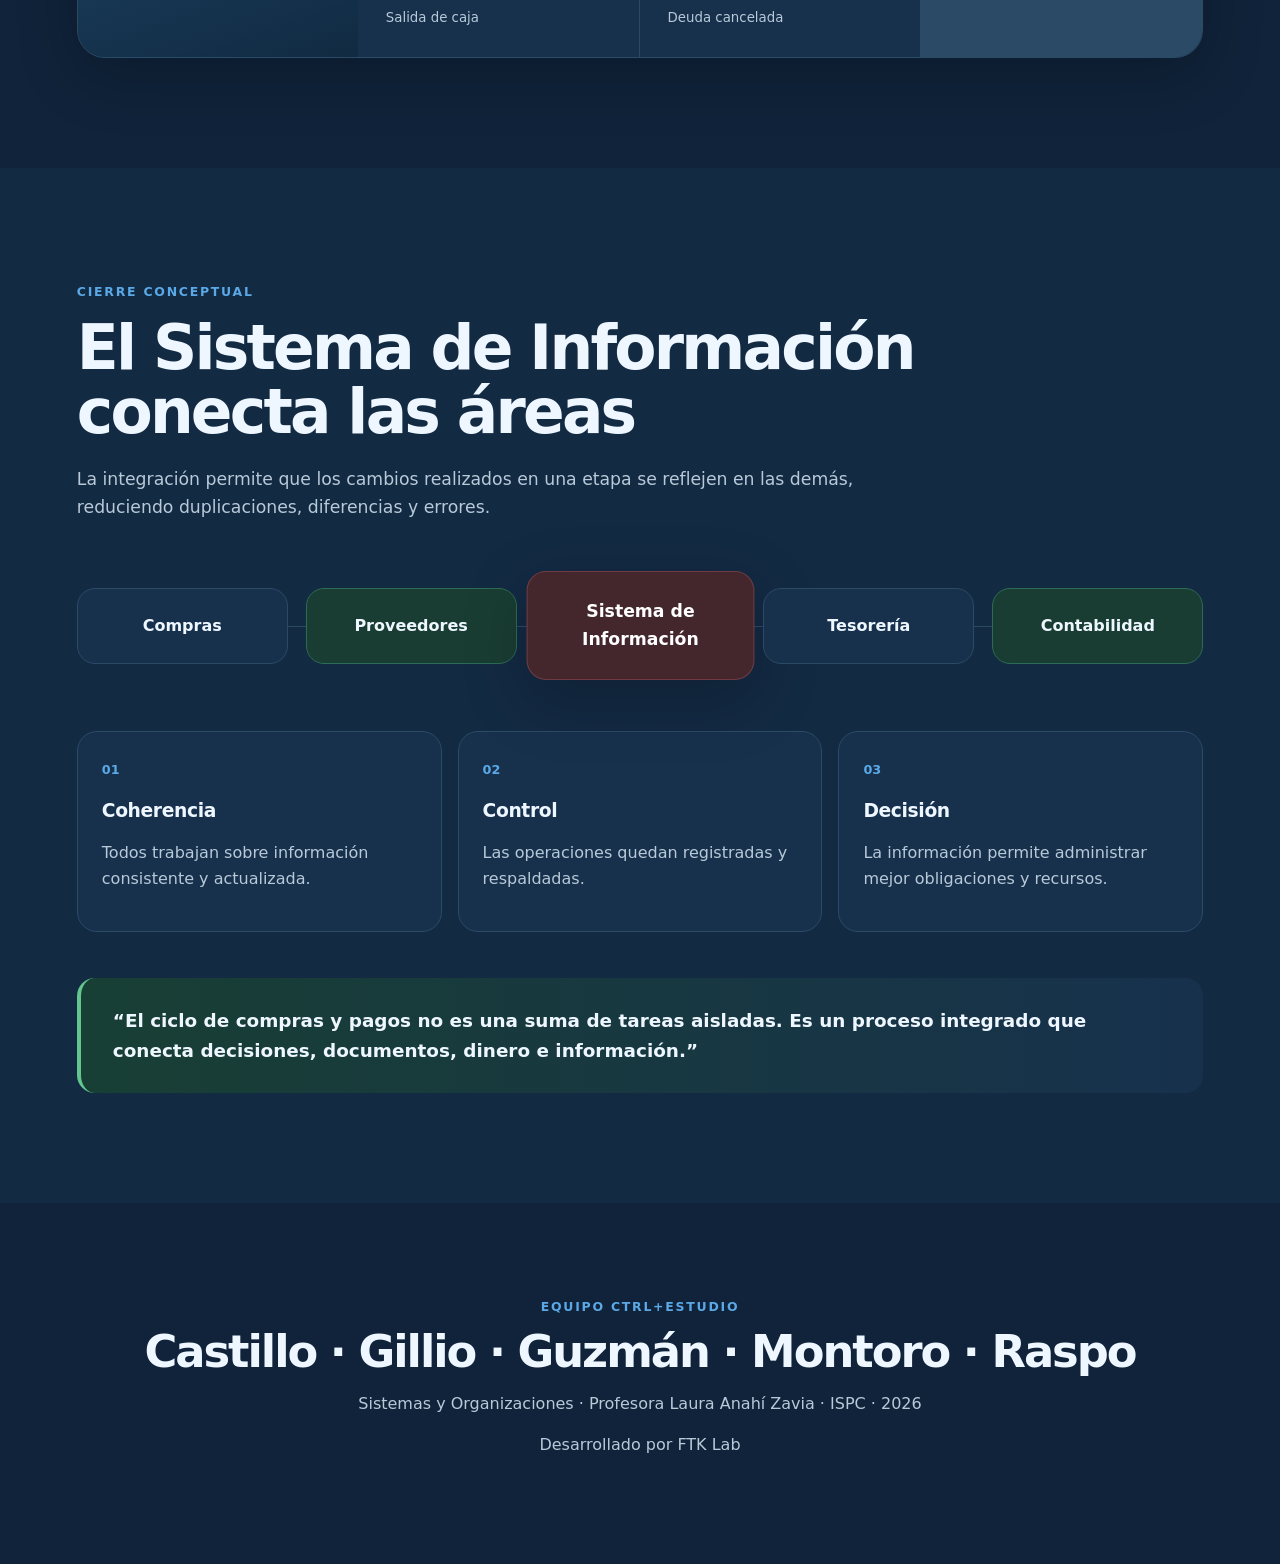
==== commit 5ff09bbd: "Add FTK Lab development signature" ====
--- a/index.html
+++ b/index.html
@@ -144,6 +144,7 @@
 <span class="eyebrow">Equipo Ctrl+Estudio</span>
 <h2>Castillo · Gillio · Guzmán · Montoro · Raspo</h2>
 <p>Sistemas y Organizaciones · Profesora Laura Anahí Zavia · ISPC · 2026</p>
+<p class="ftk-signature">Desarrollado por <a href="https://ftk-lab.vercel.app/" target="_blank" rel="noopener noreferrer" aria-label="Visitar FTK Lab">FTK Lab</a></p>
 </section>
 </main>
 <button class="to-top" id="toTop" aria-label="Volver arriba">↑</button>
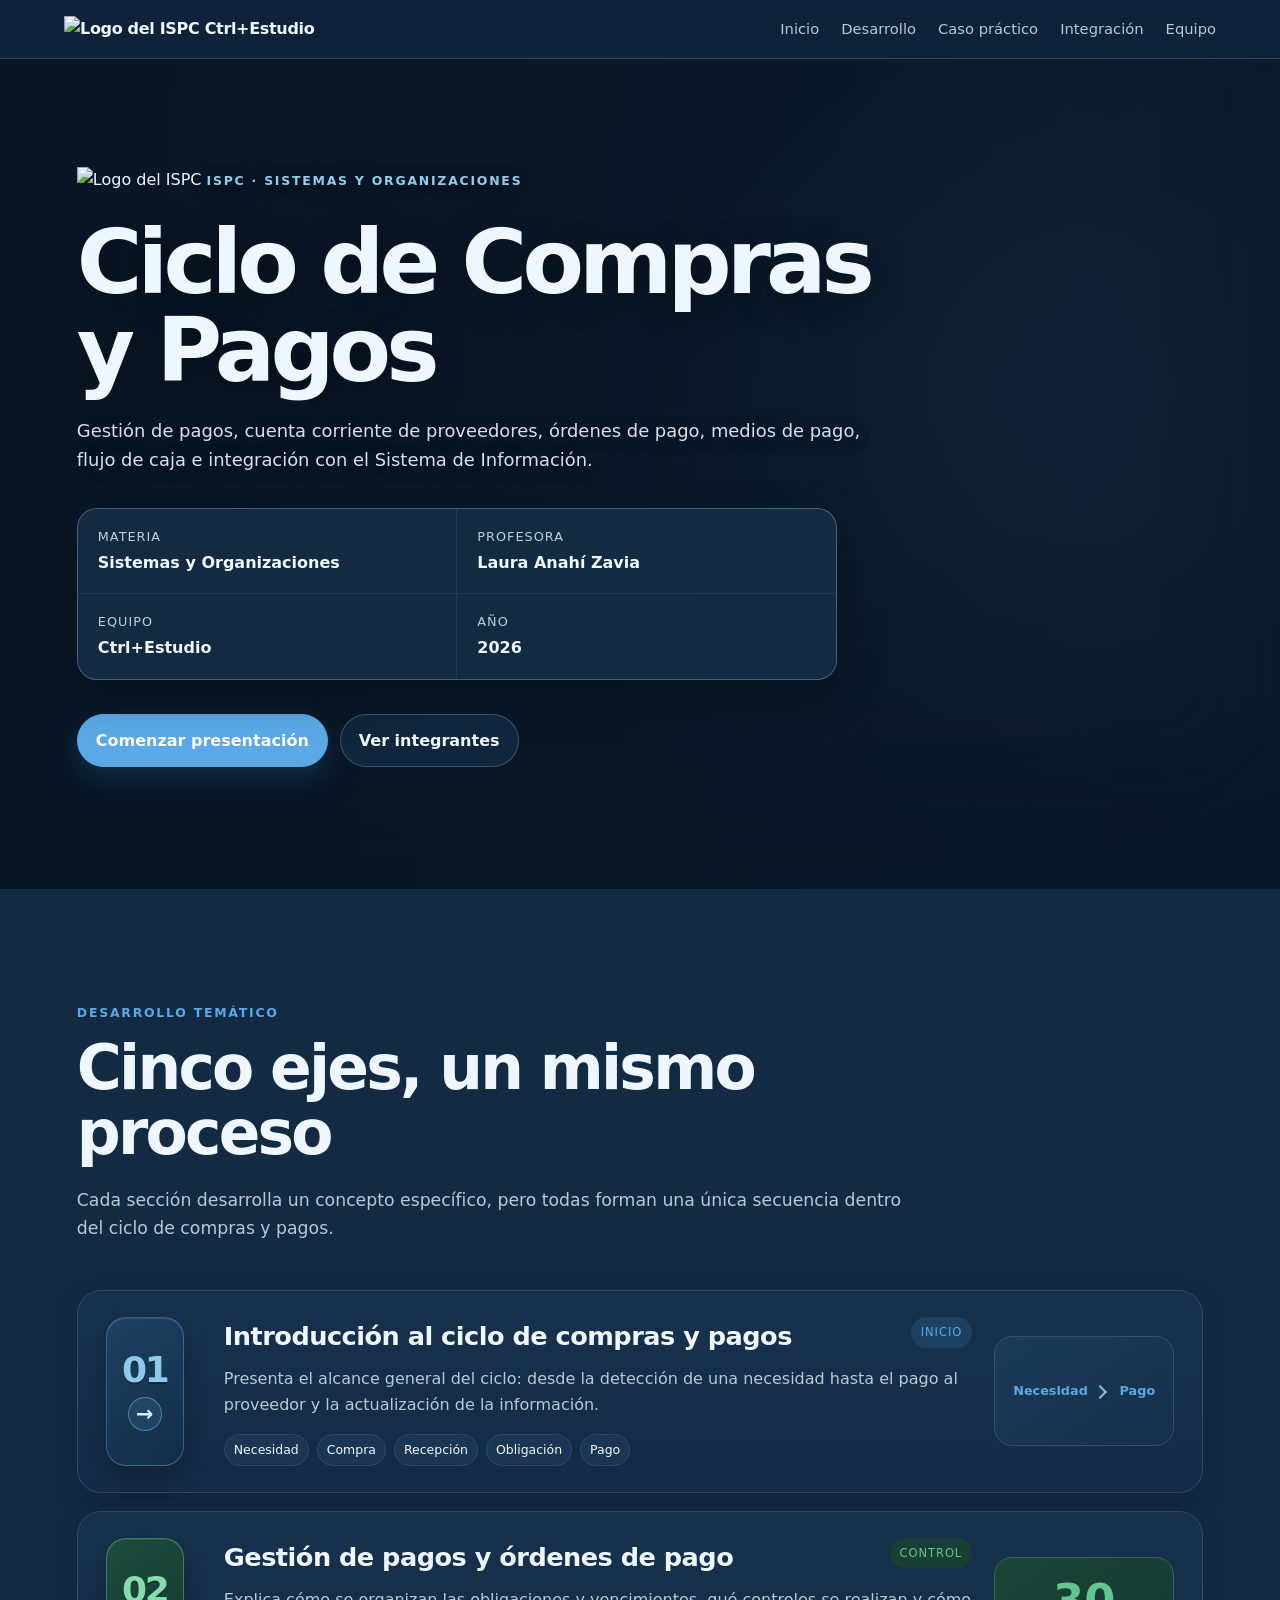
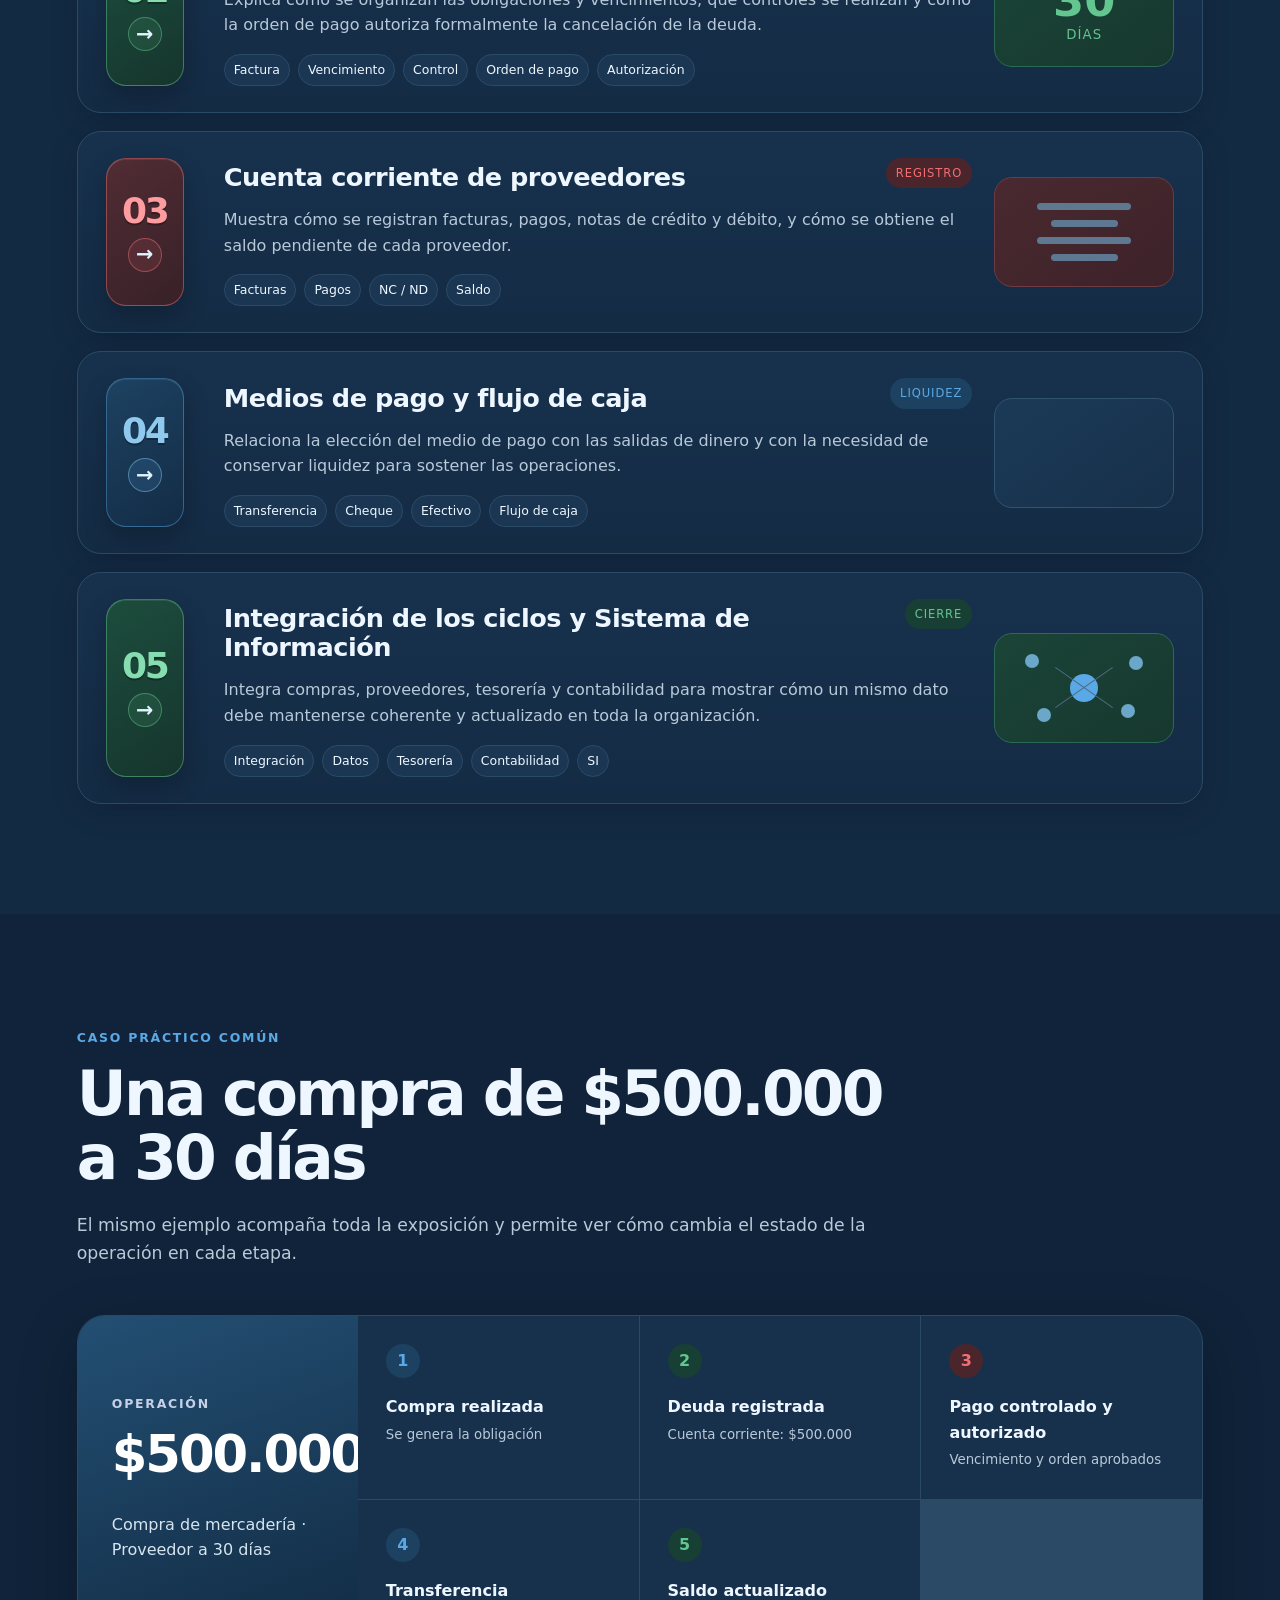
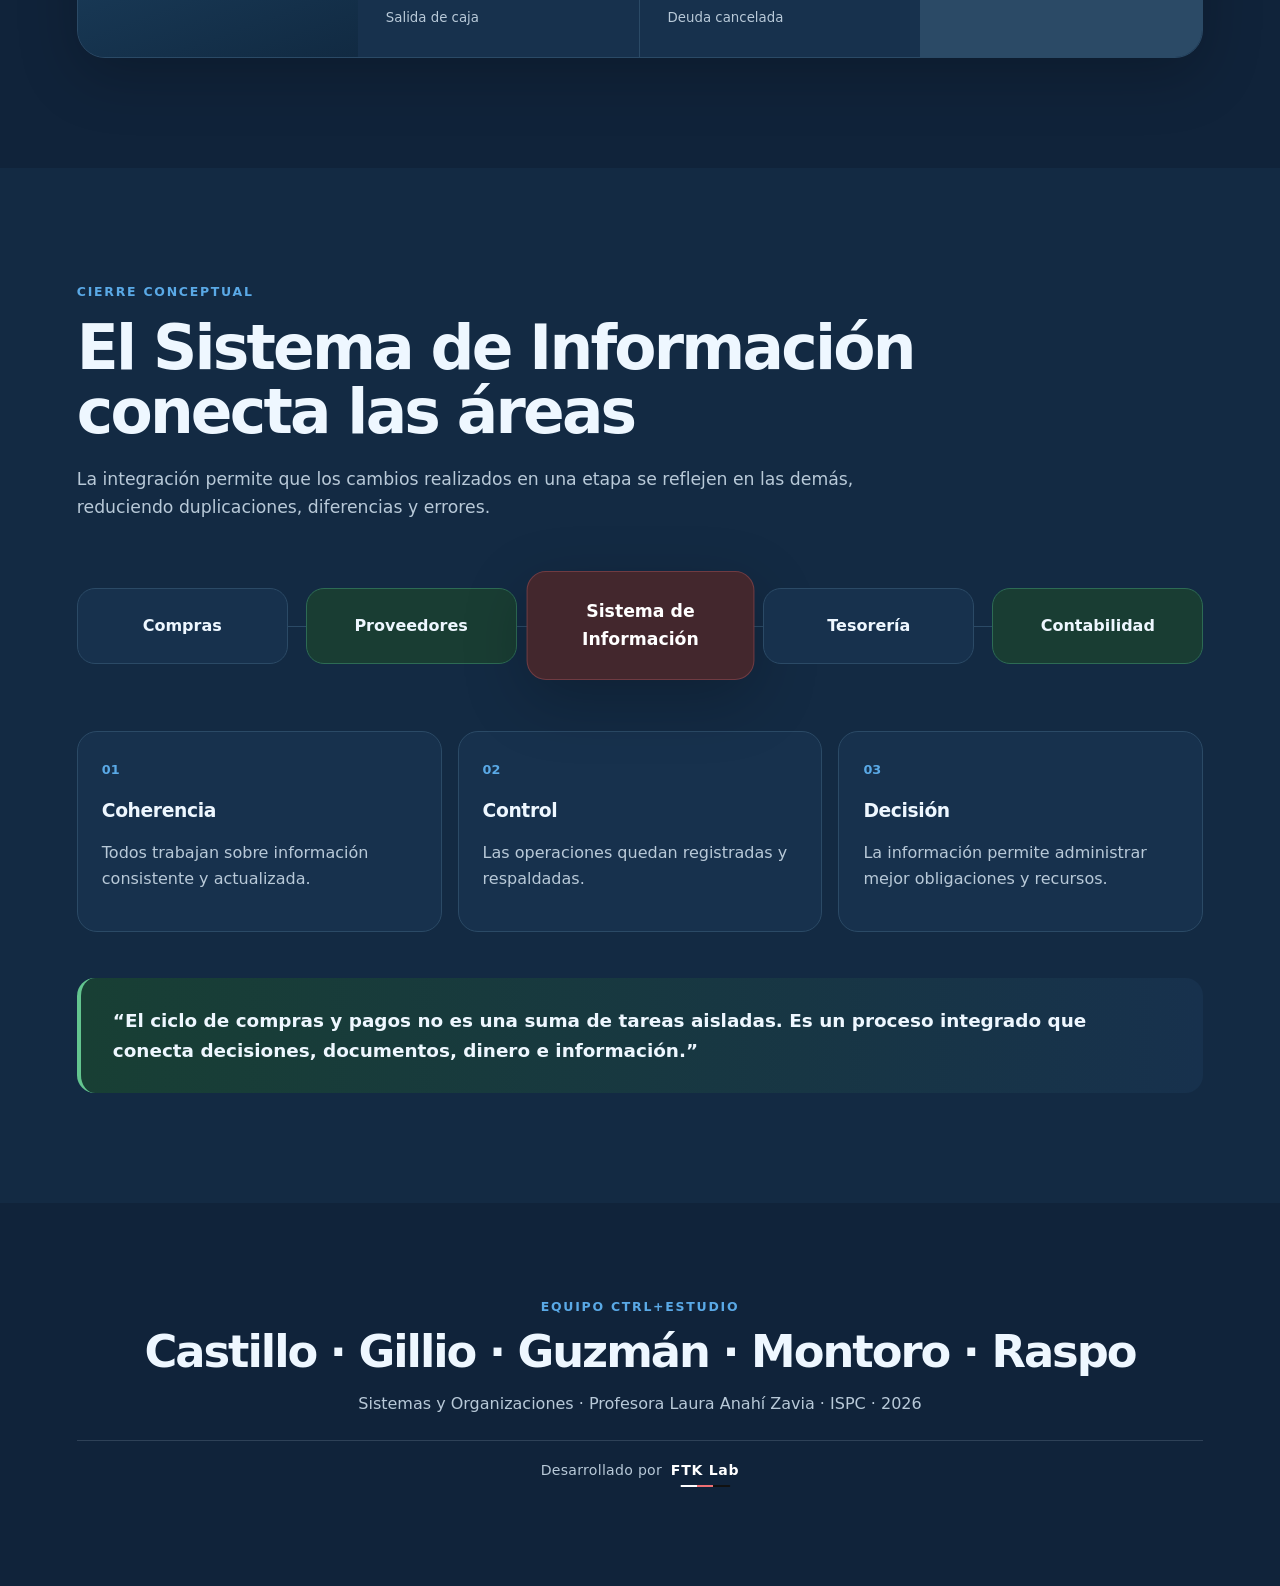
==== commit e4db8797: "Agregar logo institucional ISPC en navbar y portada" ====
--- a/index.html
+++ b/index.html
@@ -11,7 +11,10 @@
 <body>
 <div class="progress" id="progress"></div>
 <header class="topbar">
-<a class="brand" href="#inicio" aria-label="Ir al inicio">Ctrl+Estudio</a>
+<a class="brand brand-with-logo" href="#inicio" aria-label="Ir al inicio">
+<img class="nav-ispc-logo" src="https://raw.githubusercontent.com/Frederick1824/ctrl-estudio-english-presentation/main/assets/images/ispc.png" alt="Logo del ISPC" />
+<span>Ctrl+Estudio</span>
+</a>
 <nav class="nav" aria-label="Navegación principal">
 <a href="#inicio">Inicio</a>
 <a href="#integrantes">Desarrollo</a>
@@ -30,6 +33,7 @@
 <div class="hero-media-overlay"></div>
 </div>
 <div class="hero-copy reveal">
+<img class="hero-ispc-logo" src="https://raw.githubusercontent.com/Frederick1824/ctrl-estudio-english-presentation/main/assets/images/ispc.png" alt="Logo del ISPC" />
 <span class="eyebrow">ISPC · Sistemas y Organizaciones</span>
 <h1>Ciclo de Compras y Pagos</h1>
 <p class="lead">Gestión de pagos, cuenta corriente de proveedores, órdenes de pago, medios de pago, flujo de caja e integración con el Sistema de Información.</p>
